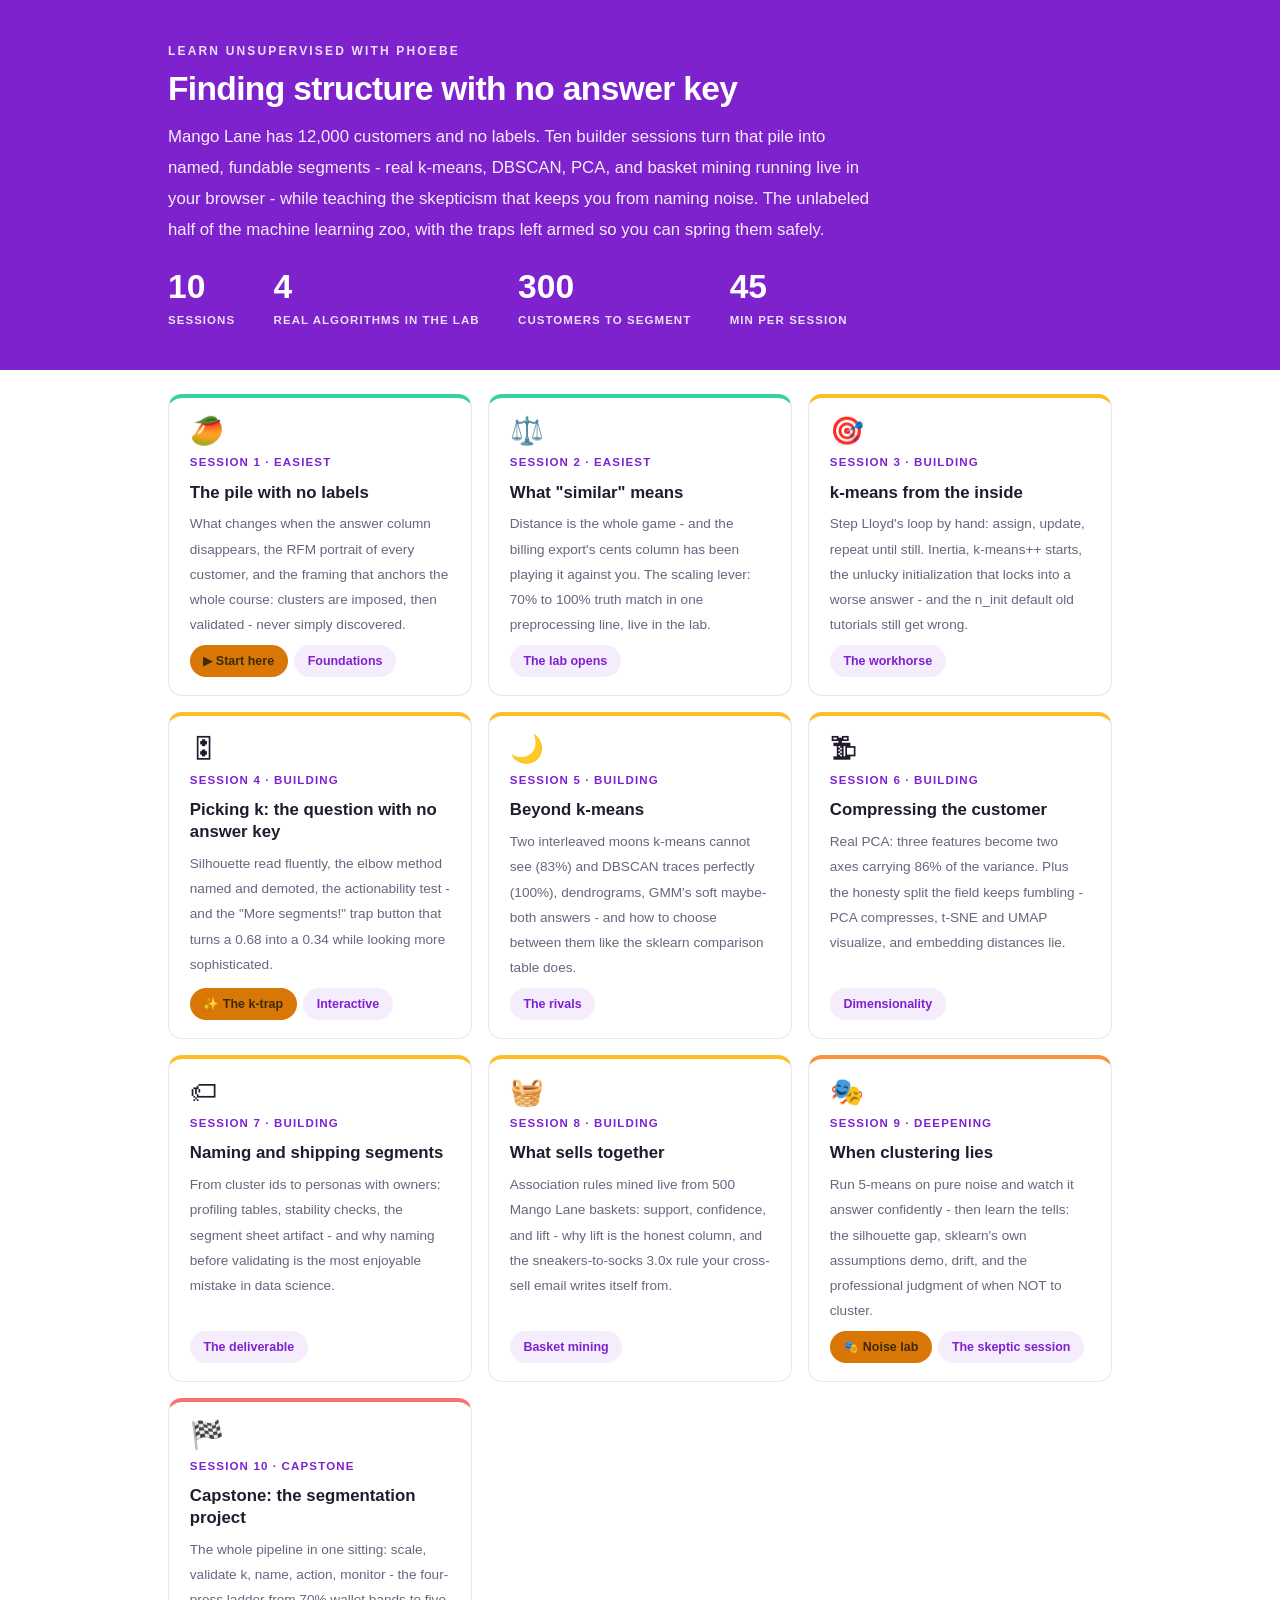
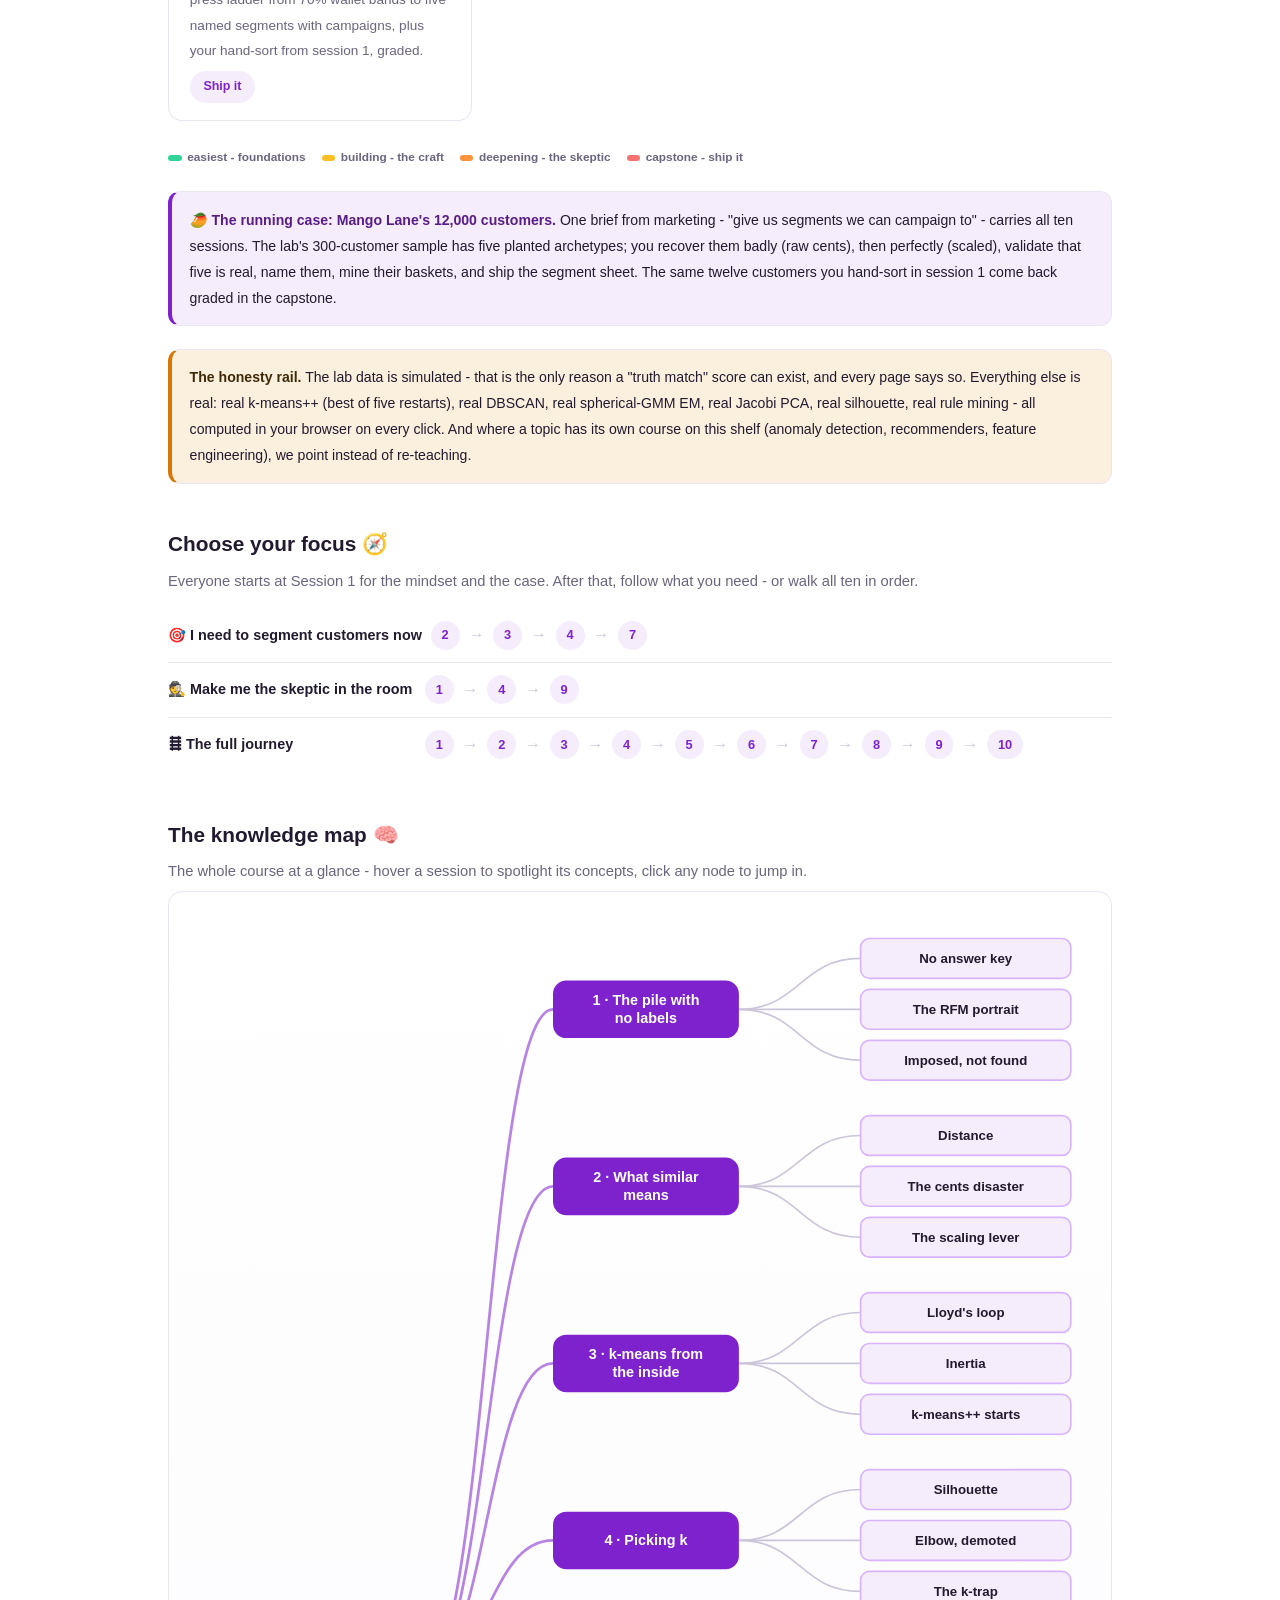
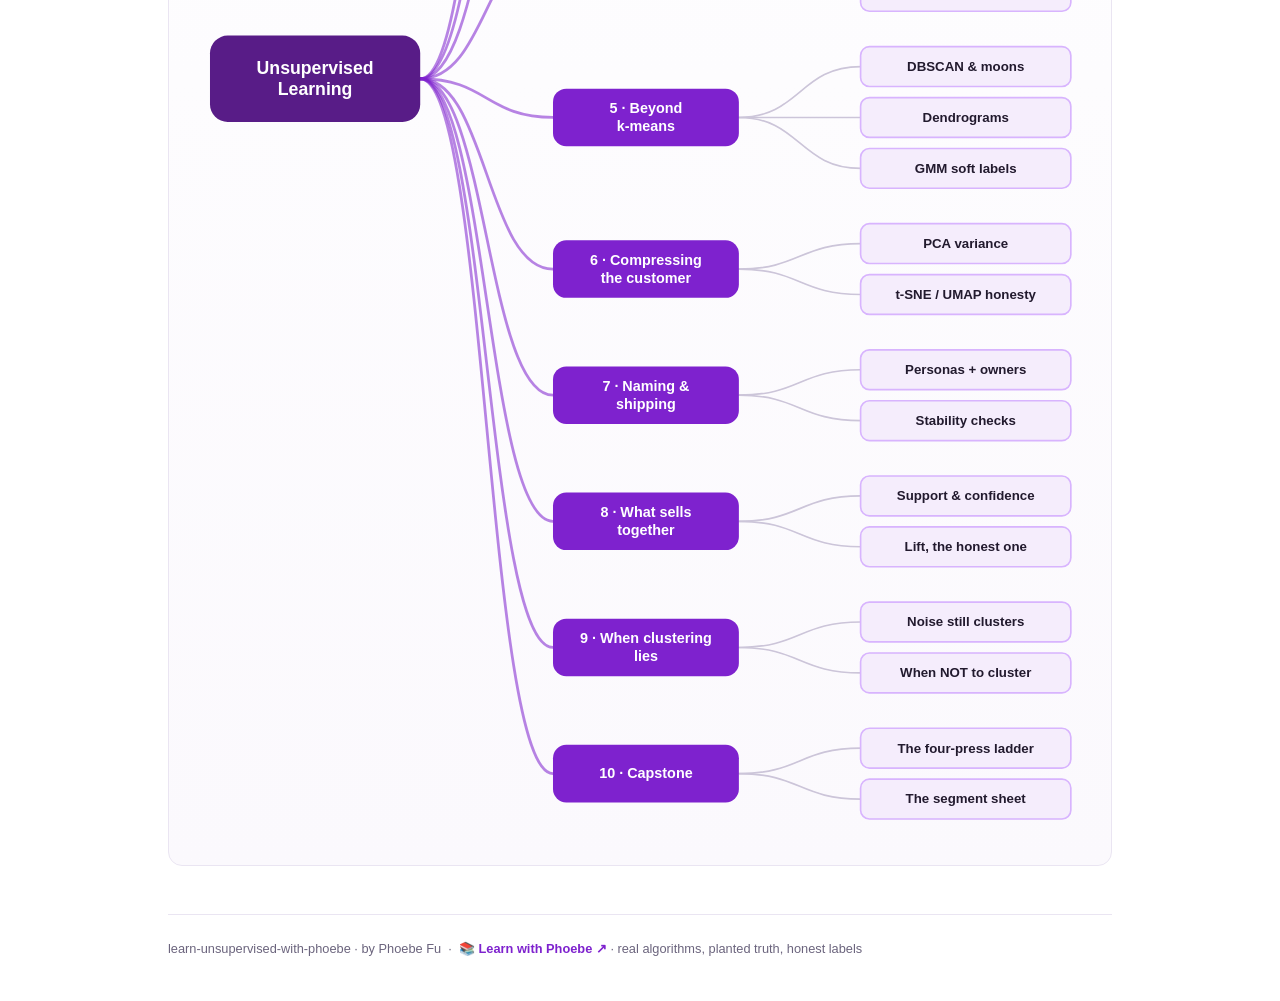
==== index.html @ a7bd1659 "learn-unsupervised-with-phoebe v1: 10-session builder course with the cluster-live segment lab (real" ====
<!DOCTYPE html>
<html lang="en">
<head>
<meta charset="UTF-8">
<meta name="viewport" content="width=device-width, initial-scale=1.0">
<title>learn unsupervised with phoebe - clustering, compression, and co-occurrence with no answer key</title>
<link rel="stylesheet" href="assets/style.css?v=1">
<style>
  .stats-row { display: flex; gap: 2.4rem; margin-top: 1.5rem; flex-wrap: wrap; }
  .stat b { display: block; font-size: 2.1rem; font-weight: 800; line-height: 1.05; font-variant-numeric: tabular-nums; }
  .stat span { font-size: .72rem; opacity: .85; text-transform: uppercase; letter-spacing: .09em; font-weight: 600; }

  .course-grid { display: grid; grid-template-columns: repeat(auto-fit, minmax(17rem, 1fr)); gap: 1rem; margin-top: 1.5rem; }
  .course-card {
    border: 1px solid var(--hairline);
    border-top: 4px solid var(--diff, var(--indigo));
    border-radius: var(--radius);
    padding: 1.2rem 1.3rem 1.1rem;
    display: flex;
    flex-direction: column;
    gap: .5rem;
    text-decoration: none;
    color: var(--ink);
    background: #fff;
    transition: box-shadow .15s ease, border-color .15s ease, transform .15s ease;
    position: relative;
  }
  .course-card:hover { border-color: var(--indigo-soft); border-top-color: var(--diff, var(--indigo)); box-shadow: 0 8px 28px rgba(126,34,206,.16); transform: translateY(-3px); }
  .course-card .cicon { font-size: 1.7rem; line-height: 1; }
  .course-card .cnum { font-size: .72rem; font-weight: 700; color: var(--indigo); text-transform: uppercase; letter-spacing: .1em; }
  .course-card h3 { font-size: 1.05rem; font-weight: 800; line-height: 1.3; }
  .course-card p { font-size: .85rem; color: var(--muted); flex: 1; }
  .course-card .meta { display: flex; gap: .4rem; flex-wrap: wrap; }

  .diff-legend { display: flex; gap: 1rem; margin-top: 1.6rem; font-size: .74rem; color: var(--muted); font-weight: 600; flex-wrap: wrap; }
  .diff-legend i { display: inline-block; width: .85rem; height: .35rem; border-radius: 999px; margin-right: .35rem; vertical-align: middle; }

  .paths { margin-top: 2.6rem; }
  .paths h2 { font-size: 1.3rem; font-weight: 800; margin-bottom: .3rem; }
  .paths .plede { color: var(--muted); font-size: .92rem; margin-bottom: .8rem; }
  .path { display: flex; gap: .55rem; align-items: center; padding: .75rem 0; border-bottom: .5px solid var(--hairline); flex-wrap: wrap; }
  .path:last-child { border-bottom: none; }
  .path b { min-width: 15.5rem; font-size: .9rem; }
  .path .pstep { background: var(--indigo-50); color: var(--indigo); border-radius: 999px; padding: .16rem .68rem; font-weight: 700; font-size: .8rem; text-decoration: none; transition: all .12s ease; }
  .path .pstep:hover { background: var(--indigo); color: #fff; }
  .path .parr { color: var(--faint); font-weight: 700; }

  .mm-section { margin-top: 1.6rem; }
  .mm-section h2 { font-size: 1.3rem; font-weight: 800; margin-bottom: .2rem; }
  .mm-section .mm-lede { color: var(--muted); font-size: .92rem; margin-bottom: .4rem; }
  .mm-wrap { border: 1px solid var(--hairline); border-radius: var(--radius); background: linear-gradient(180deg,#fff, #FBF9FD); padding: .6rem; overflow-x: auto; }
  .mm-svg { width: 100%; height: auto; display: block; max-width: 60rem; margin: 0 auto; min-width: 34rem; }
  .mm-link { cursor: pointer; text-decoration: none; }
  .mm-node rect { transition: opacity .15s ease, filter .15s ease; }
  .mm-node text { pointer-events: none; }
  .mm-link:hover .mm-node rect { filter: brightness(1.06); }
  .mm-edge { transition: opacity .15s ease; }

  .note-band { margin-top: 1.4rem; background: var(--amber-50); border: 1px solid var(--hairline); border-left: 4px solid var(--amber); border-radius: 12px; padding: .9rem 1.1rem; font-size: .88rem; color: var(--ink); }
  .note-band b { color: var(--amber-ink); }

  .project-band { margin-top: 1.4rem; background: var(--indigo-50); border: 1px solid var(--hairline); border-left: 4px solid var(--indigo); border-radius: 12px; padding: .9rem 1.1rem; font-size: .88rem; color: var(--ink); }
  .project-band b { color: var(--indigo-deep); }
</style>
</head>
<body>

<header class="masthead">
  <div class="wrap">
    <div class="eyebrow">Learn Unsupervised with Phoebe</div>
    <h1>Finding structure with <span class="accent">no answer key</span></h1>
    <p class="sub">Mango Lane has 12,000 customers and no labels. Ten builder sessions turn that pile into named, fundable segments - real k-means, DBSCAN, PCA, and basket mining running live in your browser - while teaching the skepticism that keeps you from naming noise. The unlabeled half of the machine learning zoo, with the traps left armed so you can spring them safely.</p>
    <div class="stats-row">
      <div class="stat"><b data-count="10">10</b><span>sessions</span></div>
      <div class="stat"><b data-count="4">4</b><span>real algorithms in the lab</span></div>
      <div class="stat"><b data-count="300">300</b><span>customers to segment</span></div>
      <div class="stat"><b data-count="45">45</b><span>min per session</span></div>
    </div>
  </div>
</header>

<main class="wrap">

  <section class="section">
    <div class="course-grid">
      <a class="course-card" href="courses/u1-the-pile-with-no-labels.html" style="--diff:#34D399">
        <span class="cicon">🥭</span>
        <span class="cnum">Session 1 · easiest</span>
        <h3>The pile with no labels</h3>
        <p>What changes when the answer column disappears, the RFM portrait of every customer, and the framing that anchors the whole course: clusters are imposed, then validated - never simply discovered.</p>
        <span class="meta"><span class="pill amber">▶ Start here</span><span class="pill light">Foundations</span></span>
      </a>
      <a class="course-card" href="courses/u2-what-similar-means.html" style="--diff:#34D399">
        <span class="cicon">⚖️</span>
        <span class="cnum">Session 2 · easiest</span>
        <h3>What "similar" means</h3>
        <p>Distance is the whole game - and the billing export's cents column has been playing it against you. The scaling lever: 70% to 100% truth match in one preprocessing line, live in the lab.</p>
        <span class="meta"><span class="pill light">The lab opens</span></span>
      </a>
      <a class="course-card" href="courses/u3-kmeans-from-the-inside.html" style="--diff:#FBBF24">
        <span class="cicon">🎯</span>
        <span class="cnum">Session 3 · building</span>
        <h3>k-means from the inside</h3>
        <p>Step Lloyd's loop by hand: assign, update, repeat until still. Inertia, k-means++ starts, the unlucky initialization that locks into a worse answer - and the n_init default old tutorials still get wrong.</p>
        <span class="meta"><span class="pill light">The workhorse</span></span>
      </a>
      <a class="course-card" href="courses/u4-picking-k.html" style="--diff:#FBBF24">
        <span class="cicon">🎛</span>
        <span class="cnum">Session 4 · building</span>
        <h3>Picking k: the question with no answer key</h3>
        <p>Silhouette read fluently, the elbow method named and demoted, the actionability test - and the "More segments!" trap button that turns a 0.68 into a 0.34 while looking more sophisticated.</p>
        <span class="meta"><span class="pill amber">✨ The k-trap</span><span class="pill light">Interactive</span></span>
      </a>
      <a class="course-card" href="courses/u5-beyond-kmeans.html" style="--diff:#FBBF24">
        <span class="cicon">🌙</span>
        <span class="cnum">Session 5 · building</span>
        <h3>Beyond k-means</h3>
        <p>Two interleaved moons k-means cannot see (83%) and DBSCAN traces perfectly (100%), dendrograms, GMM's soft maybe-both answers - and how to choose between them like the sklearn comparison table does.</p>
        <span class="meta"><span class="pill light">The rivals</span></span>
      </a>
      <a class="course-card" href="courses/u6-compressing-the-customer.html" style="--diff:#FBBF24">
        <span class="cicon">🗜</span>
        <span class="cnum">Session 6 · building</span>
        <h3>Compressing the customer</h3>
        <p>Real PCA: three features become two axes carrying 86% of the variance. Plus the honesty split the field keeps fumbling - PCA compresses, t-SNE and UMAP visualize, and embedding distances lie.</p>
        <span class="meta"><span class="pill light">Dimensionality</span></span>
      </a>
      <a class="course-card" href="courses/u7-naming-and-shipping-segments.html" style="--diff:#FBBF24">
        <span class="cicon">🏷</span>
        <span class="cnum">Session 7 · building</span>
        <h3>Naming and shipping segments</h3>
        <p>From cluster ids to personas with owners: profiling tables, stability checks, the segment sheet artifact - and why naming before validating is the most enjoyable mistake in data science.</p>
        <span class="meta"><span class="pill light">The deliverable</span></span>
      </a>
      <a class="course-card" href="courses/u8-what-sells-together.html" style="--diff:#FBBF24">
        <span class="cicon">🧺</span>
        <span class="cnum">Session 8 · building</span>
        <h3>What sells together</h3>
        <p>Association rules mined live from 500 Mango Lane baskets: support, confidence, and lift - why lift is the honest column, and the sneakers-to-socks 3.0x rule your cross-sell email writes itself from.</p>
        <span class="meta"><span class="pill light">Basket mining</span></span>
      </a>
      <a class="course-card" href="courses/u9-when-clustering-lies.html" style="--diff:#FB923C">
        <span class="cicon">🎭</span>
        <span class="cnum">Session 9 · deepening</span>
        <h3>When clustering lies</h3>
        <p>Run 5-means on pure noise and watch it answer confidently - then learn the tells: the silhouette gap, sklearn's own assumptions demo, drift, and the professional judgment of when NOT to cluster.</p>
        <span class="meta"><span class="pill amber">🎭 Noise lab</span><span class="pill light">The skeptic session</span></span>
      </a>
      <a class="course-card" href="courses/u10-capstone-the-segmentation-project.html" style="--diff:#F87171">
        <span class="cicon">🏁</span>
        <span class="cnum">Session 10 · capstone</span>
        <h3>Capstone: the segmentation project</h3>
        <p>The whole pipeline in one sitting: scale, validate k, name, action, monitor - the four-press ladder from 70% wallet bands to five named segments with campaigns, plus your hand-sort from session 1, graded.</p>
        <span class="meta"><span class="pill light">Ship it</span></span>
      </a>
    </div>
    <div class="diff-legend">
      <span><i style="background:#34D399"></i>easiest - foundations</span>
      <span><i style="background:#FBBF24"></i>building - the craft</span>
      <span><i style="background:#FB923C"></i>deepening - the skeptic</span>
      <span><i style="background:#F87171"></i>capstone - ship it</span>
    </div>

    <div class="project-band">
      <b>🥭 The running case: Mango Lane's 12,000 customers.</b> One brief from marketing - "give us segments we can campaign to" - carries all ten sessions. The lab's 300-customer sample has five planted archetypes; you recover them badly (raw cents), then perfectly (scaled), validate that five is real, name them, mine their baskets, and ship the segment sheet. The same twelve customers you hand-sort in session 1 come back graded in the capstone.
    </div>

    <div class="note-band">
      <b>The honesty rail.</b> The lab data is simulated - that is the only reason a "truth match" score can exist, and every page says so. Everything else is real: real k-means++ (best of five restarts), real DBSCAN, real spherical-GMM EM, real Jacobi PCA, real silhouette, real rule mining - all computed in your browser on every click. And where a topic has its own course on this shelf (anomaly detection, recommenders, feature engineering), we point instead of re-teaching.
    </div>

    <div class="paths">
      <h2>Choose your focus 🧭</h2>
      <p class="plede">Everyone starts at Session 1 for the mindset and the case. After that, follow what you need - or walk all ten in order.</p>
      <div class="path"><b>🎯 I need to segment customers now</b>
        <a class="pstep" href="courses/u2-what-similar-means.html">2</a><span class="parr">→</span>
        <a class="pstep" href="courses/u3-kmeans-from-the-inside.html">3</a><span class="parr">→</span>
        <a class="pstep" href="courses/u4-picking-k.html">4</a><span class="parr">→</span>
        <a class="pstep" href="courses/u7-naming-and-shipping-segments.html">7</a>
      </div>
      <div class="path"><b>🕵️ Make me the skeptic in the room</b>
        <a class="pstep" href="courses/u1-the-pile-with-no-labels.html">1</a><span class="parr">→</span>
        <a class="pstep" href="courses/u4-picking-k.html">4</a><span class="parr">→</span>
        <a class="pstep" href="courses/u9-when-clustering-lies.html">9</a>
      </div>
      <div class="path"><b>🛤 The full journey</b>
        <a class="pstep" href="courses/u1-the-pile-with-no-labels.html">1</a><span class="parr">→</span>
        <a class="pstep" href="courses/u2-what-similar-means.html">2</a><span class="parr">→</span>
        <a class="pstep" href="courses/u3-kmeans-from-the-inside.html">3</a><span class="parr">→</span>
        <a class="pstep" href="courses/u4-picking-k.html">4</a><span class="parr">→</span>
        <a class="pstep" href="courses/u5-beyond-kmeans.html">5</a><span class="parr">→</span>
        <a class="pstep" href="courses/u6-compressing-the-customer.html">6</a><span class="parr">→</span>
        <a class="pstep" href="courses/u7-naming-and-shipping-segments.html">7</a><span class="parr">→</span>
        <a class="pstep" href="courses/u8-what-sells-together.html">8</a><span class="parr">→</span>
        <a class="pstep" href="courses/u9-when-clustering-lies.html">9</a><span class="parr">→</span>
        <a class="pstep" href="courses/u10-capstone-the-segmentation-project.html">10</a>
      </div>
    </div>
  </section>

  <section class="section mm-section">
    <h2>The knowledge map 🧠</h2>
    <p class="mm-lede">The whole course at a glance - hover a session to spotlight its concepts, click any node to jump in.</p>
    <div class="mm-wrap"><div id="mindmap"></div></div>
  </section>

  <footer class="pagefoot">
    <span>learn-unsupervised-with-phoebe · by Phoebe Fu &nbsp;·&nbsp; 📚 <a href="https://phoebefu6.github.io/learn-with-phoebe/">Learn with Phoebe ↗</a> · real algorithms, planted truth, honest labels</span>
  </footer>
</main>

<script>
window.MINDMAP_DATA = {
  title: "Unsupervised\nLearning",
  centerColor: "#581C87",
  sessions: [
    { label: "The pile with\nno labels", href: "courses/u1-the-pile-with-no-labels.html", color: "#34D399",
      concepts: [
        { label: "No answer key", href: "courses/u1-the-pile-with-no-labels.html" },
        { label: "The RFM portrait", href: "courses/u1-the-pile-with-no-labels.html" },
        { label: "Imposed, not found", href: "courses/u1-the-pile-with-no-labels.html" } ] },
    { label: "What similar\nmeans", href: "courses/u2-what-similar-means.html", color: "#34D399",
      concepts: [
        { label: "Distance", href: "courses/u2-what-similar-means.html" },
        { label: "The cents disaster", href: "courses/u2-what-similar-means.html" },
        { label: "The scaling lever", href: "courses/u2-what-similar-means.html" } ] },
    { label: "k-means from\nthe inside", href: "courses/u3-kmeans-from-the-inside.html", color: "#FBBF24",
      concepts: [
        { label: "Lloyd's loop", href: "courses/u3-kmeans-from-the-inside.html" },
        { label: "Inertia", href: "courses/u3-kmeans-from-the-inside.html" },
        { label: "k-means++ starts", href: "courses/u3-kmeans-from-the-inside.html" } ] },
    { label: "Picking k", href: "courses/u4-picking-k.html", color: "#FBBF24",
      concepts: [
        { label: "Silhouette", href: "courses/u4-picking-k.html" },
        { label: "Elbow, demoted", href: "courses/u4-picking-k.html" },
        { label: "The k-trap", href: "courses/u4-picking-k.html" } ] },
    { label: "Beyond\nk-means", href: "courses/u5-beyond-kmeans.html", color: "#FBBF24",
      concepts: [
        { label: "DBSCAN & moons", href: "courses/u5-beyond-kmeans.html" },
        { label: "Dendrograms", href: "courses/u5-beyond-kmeans.html" },
        { label: "GMM soft labels", href: "courses/u5-beyond-kmeans.html" } ] },
    { label: "Compressing\nthe customer", href: "courses/u6-compressing-the-customer.html", color: "#FBBF24",
      concepts: [
        { label: "PCA variance", href: "courses/u6-compressing-the-customer.html" },
        { label: "t-SNE / UMAP honesty", href: "courses/u6-compressing-the-customer.html" } ] },
    { label: "Naming &\nshipping", href: "courses/u7-naming-and-shipping-segments.html", color: "#FBBF24",
      concepts: [
        { label: "Personas + owners", href: "courses/u7-naming-and-shipping-segments.html" },
        { label: "Stability checks", href: "courses/u7-naming-and-shipping-segments.html" } ] },
    { label: "What sells\ntogether", href: "courses/u8-what-sells-together.html", color: "#FBBF24",
      concepts: [
        { label: "Support & confidence", href: "courses/u8-what-sells-together.html" },
        { label: "Lift, the honest one", href: "courses/u8-what-sells-together.html" } ] },
    { label: "When clustering\nlies", href: "courses/u9-when-clustering-lies.html", color: "#FB923C",
      concepts: [
        { label: "Noise still clusters", href: "courses/u9-when-clustering-lies.html" },
        { label: "When NOT to cluster", href: "courses/u9-when-clustering-lies.html" } ] },
    { label: "Capstone", href: "courses/u10-capstone-the-segmentation-project.html", color: "#F87171",
      concepts: [
        { label: "The four-press ladder", href: "courses/u10-capstone-the-segmentation-project.html" },
        { label: "The segment sheet", href: "courses/u10-capstone-the-segmentation-project.html" } ] }
  ]
};
</script>
<script src="assets/mindmap.js?v=1"></script>
<script src="assets/app.js?v=1"></script>
</body>
</html>
---- assets/style.css ----
/* learn-unsupervised-with-phoebe - editorial bold design system
   Primary: scikit-learn blue #7E22CE · Ink: #221A2E · Accent: sklearn orange #D97706 */

:root {
  --indigo: #7E22CE;
  --indigo-deep: #581C87;
  --indigo-mid: #A855F7;
  --indigo-soft: #D8B4FE;
  --indigo-50: #F5EDFC;
  --ink: #221A2E;
  --muted: #6B647D;
  --faint: #CCC5D9;
  --hairline: #EAE5F2;
  --amber: #D97706;
  --amber-ink: #3F2A08;
  --amber-50: #FBF0DE;
  --paper: #FFFFFF;
  --code-bg: #1D1230;
  --code-ink: #EBE3F7;
  --radius: 14px;
}

* { margin: 0; padding: 0; box-sizing: border-box; }

html { font-size: 16px; scroll-behavior: smooth; }
html.zoom-125 { font-size: 20px; }
html.zoom-150 { font-size: 24px; }

body {
  font-family: "Inter", -apple-system, BlinkMacSystemFont, "Segoe UI", Roboto, sans-serif;
  background: var(--paper);
  color: var(--ink);
  line-height: 1.85;
  font-feature-settings: "tnum";
}

.wrap { max-width: 62rem; margin: 0 auto; padding: 0 1.5rem; }

/* ---------- header band ---------- */
.masthead {
  background: var(--indigo);
  color: #fff;
  padding: 2.5rem 0 2.25rem;
}
.masthead .eyebrow {
  font-size: .75rem;
  letter-spacing: .18em;
  text-transform: uppercase;
  opacity: .85;
  font-weight: 600;
}
.masthead h1 {
  font-size: 2.1rem;
  line-height: 1.15;
  font-weight: 800;
  margin: .5rem 0 .75rem;
  letter-spacing: -.02em;
}
.masthead h1 .accent { color: inherit; }
.masthead .sub { font-size: 1.05rem; opacity: .92; max-width: 44rem; }

.chip-row { display: flex; flex-wrap: wrap; gap: .5rem; margin-top: 1.1rem; }
.chip {
  display: inline-flex;
  align-items: center;
  gap: .35rem;
  border-radius: 999px;
  padding: .25rem .8rem;
  font-size: .78rem;
  font-weight: 600;
  white-space: nowrap;
}
.chip.level { background: #fff; color: var(--indigo); }
.chip.audience { background: rgba(255,255,255,.16); color: #fff; border: 1px solid rgba(255,255,255,.35); }
.chip.time { background: var(--ink); color: #fff; font-variant-numeric: tabular-nums; }

/* ---------- agenda bar ---------- */
.agenda {
  display: flex;
  border-radius: 999px;
  overflow: hidden;
  margin: 1.4rem 0 0;
  font-size: .72rem;
  font-weight: 600;
  text-align: center;
  color: #fff;
}
.agenda span { padding: .45rem .3rem; white-space: nowrap; overflow: hidden; text-overflow: ellipsis; }
.agenda .a1 { background: var(--indigo-deep); }
.agenda .a2 { background: var(--indigo-mid); }
.agenda .a3 { background: var(--amber); color: var(--amber-ink); }
.agenda .a4 { background: var(--indigo-soft); }

/* ---------- toolbar ---------- */
.toolbar {
  position: sticky;
  top: 0;
  z-index: 40;
  background: rgba(255,255,255,.94);
  backdrop-filter: blur(6px);
  border-bottom: 1px solid var(--hairline);
  padding: .55rem 0;
}
.toolbar .wrap { display: flex; align-items: center; gap: .6rem; }
.toolbar .crumb { font-size: .8rem; color: var(--muted); font-weight: 600; margin-right: auto; }
.toolbar .crumb a { color: var(--indigo); text-decoration: none; }
.btn {
  border: 1px solid var(--hairline);
  background: #fff;
  color: var(--ink);
  border-radius: 999px;
  padding: .35rem .9rem;
  font-size: .78rem;
  font-weight: 600;
  cursor: pointer;
  font-family: inherit;
  transition: all .15s ease;
}
.btn:hover { border-color: var(--indigo); color: var(--indigo); }
.btn.primary { background: var(--indigo); border-color: var(--indigo); color: #fff; }
.btn.primary:hover { background: var(--indigo-deep); }

/* ---------- sections ---------- */
main { padding: 2.5rem 0 4rem; }

.section { margin-bottom: 2.8rem; }
.section-kicker { margin-bottom: 1rem; }
.section-kicker .klabel {
  display: block;
  font-size: .72rem;
  text-transform: uppercase;
  letter-spacing: .1em;
  color: var(--indigo);
  font-weight: 700;
  margin-bottom: .35rem;
}
.section-kicker h2 {
  font-size: 1.45rem;
  font-weight: 800;
  letter-spacing: -.01em;
  display: flex;
  align-items: center;
  gap: .7rem;
  flex-wrap: wrap;
}
.section-kicker .tag {
  border-radius: 999px;
  padding: .18rem .7rem;
  font-size: .7rem;
  font-weight: 700;
  text-transform: uppercase;
  letter-spacing: .08em;
}
.tag.concept { background: var(--indigo-50); color: var(--indigo); }
.tag.demo { background: var(--amber-50); color: var(--amber-ink); }
.tag.exercise { background: var(--ink); color: #fff; }

.lede { color: var(--muted); max-width: 46rem; margin-bottom: 1.4rem; line-height: 1.8; }

/* live vs self-study markers on cards */
.mode {
  font-size: .64rem;
  font-weight: 700;
  text-transform: uppercase;
  letter-spacing: .07em;
  padding: .14rem .6rem;
  border-radius: 999px;
  flex: none;
}
.mode.live { background: var(--indigo); color: #fff; }
.mode.self { background: #fff; color: var(--muted); border: 1px solid var(--hairline); }

/* ---------- accordions ---------- */
details.card {
  border: 1px solid var(--hairline);
  border-radius: var(--radius);
  margin-bottom: .8rem;
  overflow: hidden;
  background: #fff;
}
details.card[open] { border-color: var(--indigo-soft); box-shadow: 0 8px 28px rgba(126,34,206,.08); }
details.card summary {
  list-style: none;
  cursor: pointer;
  padding: 1rem 1.25rem;
  display: flex;
  align-items: center;
  gap: .75rem;
  font-weight: 700;
  font-size: 1.02rem;
  user-select: none;
}
details.card summary::-webkit-details-marker { display: none; }
details.card summary .dot {
  width: .6rem; height: .6rem;
  border-radius: 999px;
  background: var(--indigo);
  flex: none;
}
details.card summary .mini { margin-left: auto; font-size: .72rem; color: var(--muted); font-weight: 600; white-space: nowrap; }
details.card summary .caret { transition: transform .2s ease; color: var(--indigo); font-size: .8rem; }
details.card[open] summary .caret { transform: rotate(90deg); }
details.card .body { padding: 0 1.25rem 1.4rem; border-top: 1px solid var(--hairline); padding-top: 1.15rem; }
details.card .body p { margin-bottom: 1.05rem; max-width: 48rem; }
details.card .body p:last-child { margin-bottom: 0; }
details.card .body ul, details.card .body ol { margin: 0 0 1.1rem 1.2rem; max-width: 47rem; }
details.card .body li { margin-bottom: .65rem; }
details.card .body h4 { font-size: .95rem; font-weight: 700; margin: 1.1rem 0 .45rem; }
details.card .body h4:first-child { margin-top: 0; }

/* ---------- pills & legends ---------- */
.legend { display: flex; flex-wrap: wrap; gap: .5rem; margin: 0 0 1.2rem; }
.pill {
  display: inline-flex;
  align-items: center;
  gap: .4rem;
  border-radius: 999px;
  padding: .28rem .85rem;
  font-size: .78rem;
  font-weight: 600;
}
.pill.solid { background: var(--indigo); color: #fff; }
.pill.light { background: var(--indigo-50); color: var(--indigo); }
.pill.inkpill { background: var(--ink); color: #fff; }
.pill.amber, .pill.peach { background: var(--amber); color: var(--amber-ink); }
.pill.bare { color: var(--faint); }

/* ---------- 4D grid ---------- */
.grid-2 { display: grid; grid-template-columns: repeat(auto-fit, minmax(15rem, 1fr)); gap: .8rem; margin: .5rem 0 1rem; }
.d-card {
  border: 1px solid var(--hairline);
  border-left: 4px solid var(--indigo);
  border-radius: 10px;
  padding: 1rem 1.1rem;
}
.d-card h4 { font-size: .95rem; margin-bottom: .3rem; }
.d-card h4 .lead-letter { color: var(--indigo); }
.d-card p { font-size: .86rem; color: var(--muted); margin: 0; }

/* ---------- tables ---------- */
table.clean { width: 100%; border-collapse: collapse; font-size: .9rem; margin: .4rem 0 1rem; }
table.clean th {
  text-align: left;
  font-size: .72rem;
  text-transform: uppercase;
  letter-spacing: .08em;
  color: var(--muted);
  padding: .5rem .6rem;
  border-bottom: 2px solid var(--ink);
}
table.clean td { padding: .7rem .6rem; border-bottom: .5px solid var(--hairline); vertical-align: top; line-height: 1.7; }
table.clean td:first-child { font-weight: 600; }

/* ---------- prompt boxes ---------- */
.prompt-box {
  position: relative;
  background: var(--code-bg);
  color: var(--code-ink);
  border-radius: var(--radius);
  padding: 1.1rem 1.2rem;
  margin: 1rem 0 1.2rem;
  font-family: "SF Mono", ui-monospace, Menlo, Consolas, monospace;
  font-size: .84rem;
  line-height: 1.65;
  white-space: pre-wrap;
  word-break: break-word;
}
.prompt-box .label {
  position: absolute;
  top: -0.7rem;
  left: 1rem;
  background: var(--indigo);
  color: #fff;
  font-family: "Inter", -apple-system, sans-serif;
  font-size: .68rem;
  font-weight: 700;
  letter-spacing: .06em;
  text-transform: uppercase;
  border-radius: 999px;
  padding: .15rem .7rem;
}
.prompt-box.bad .label { background: var(--faint); color: var(--ink); }
.prompt-box.good .label { background: var(--amber); color: var(--amber-ink); }
.copy-btn {
  position: absolute;
  top: .7rem;
  right: .7rem;
  background: rgba(255,255,255,.1);
  border: 1px solid rgba(255,255,255,.25);
  color: #fff;
  border-radius: 999px;
  padding: .25rem .8rem;
  font-size: .72rem;
  font-weight: 600;
  cursor: pointer;
  font-family: "Inter", -apple-system, sans-serif;
  transition: background .15s ease;
}
.copy-btn:hover { background: rgba(255,255,255,.22); }
.copy-btn.copied { background: var(--amber); border-color: var(--amber); color: var(--amber-ink); }

/* ---------- demo steps ---------- */
.steps { counter-reset: step; margin: .6rem 0 1rem; }
.step {
  display: flex;
  gap: .9rem;
  padding: .85rem 0;
  border-bottom: .5px solid var(--hairline);
}
.step:last-child { border-bottom: none; }
.step::before {
  counter-increment: step;
  content: counter(step);
  flex: none;
  width: 1.7rem; height: 1.7rem;
  border-radius: 999px;
  background: var(--indigo-50);
  color: var(--indigo);
  font-weight: 700;
  font-size: .85rem;
  display: inline-flex;
  align-items: center;
  justify-content: center;
  margin-top: .1rem;
}
.step p { margin: 0; }

/* ---------- callouts ---------- */
.callout {
  border-radius: var(--radius);
  padding: 1rem 1.2rem;
  margin: 1rem 0;
  font-size: .92rem;
}
.callout.tip { background: var(--indigo-50); border-left: 4px solid var(--indigo); }
.callout.win { background: var(--amber-50); border-left: 4px solid var(--amber); }
.callout strong:first-child { display: block; margin-bottom: .2rem; }

.callout.example {
  background: #FFFFFF;
  border: 1px solid var(--hairline);
  border-left: 4px solid var(--amber);
  font-size: .9rem;
}
.callout.example .ex-pill {
  display: inline-block;
  background: var(--amber);
  color: var(--amber-ink);
  border-radius: 999px;
  padding: .15rem .7rem;
  font-size: .68rem;
  font-weight: 700;
  text-transform: uppercase;
  letter-spacing: .06em;
  margin-bottom: .5rem;
}
.callout.example p { margin: 0 0 .75rem; max-width: 47rem; }
.callout.example p:last-child { margin-bottom: 0; }
.callout.example ul { margin: 0 0 0 1.1rem; max-width: 46rem; }
.callout.example li { margin-bottom: .6rem; }
.callout.example li:last-child { margin-bottom: 0; }

/* ---------- zoomable figures ---------- */
figure.zoomable {
  border: 1px solid var(--hairline);
  border-radius: var(--radius);
  padding: 1.2rem;
  margin: 1rem 0 1.4rem;
  cursor: zoom-in;
  transition: box-shadow .15s ease;
  background: #fff;
}
figure.zoomable:hover { box-shadow: 0 8px 28px rgba(126,34,206,.12); }
figure.zoomable svg, figure.zoomable img { width: 100%; height: auto; display: block; }
figure.zoomable figcaption {
  margin-top: .6rem;
  font-size: .76rem;
  color: var(--muted);
  font-weight: 600;
  display: flex;
  align-items: center;
  gap: .4rem;
}

.lightbox {
  position: fixed;
  inset: 0;
  z-index: 100;
  background: rgba(34,26,46,.9);
  display: none;
  align-items: center;
  justify-content: center;
  padding: 3vh 3vw;
  cursor: zoom-out;
}
.lightbox.open { display: flex; }
.lightbox .inner {
  background: #fff;
  border-radius: var(--radius);
  padding: 2rem;
  max-width: 94vw;
  max-height: 92vh;
  overflow: auto;
}
.lightbox .inner svg, .lightbox .inner img { width: min(88vw, 70rem); height: auto; }
.lightbox .close-hint {
  position: fixed;
  top: 1rem; right: 1.4rem;
  color: #fff;
  font-size: .8rem;
  font-weight: 600;
  opacity: .8;
}

/* ---------- courses covered ---------- */
.covered { border: 1px solid var(--hairline); border-radius: var(--radius); overflow: hidden; }
.covered-row {
  display: flex;
  align-items: baseline;
  gap: .8rem;
  padding: .75rem 1.1rem;
  border-bottom: .5px solid var(--hairline);
  font-size: .9rem;
}
.covered-row:last-child { border-bottom: none; }
.covered-row .status { flex: none; }
.covered-row .name { font-weight: 600; }
.covered-row .note { margin-left: auto; color: var(--muted); font-size: .78rem; text-align: right; }

/* ---------- cheat sheet footer ---------- */
.cheat {
  background: var(--ink);
  color: #fff;
  border-radius: var(--radius);
  padding: 1.6rem 1.6rem 1.3rem;
  margin-top: 3rem;
}
.cheat h3 { font-size: 1.1rem; margin-bottom: 1rem; }
.cheat h3 span { color: var(--indigo-soft); }
.cheat .grid-2 { gap: 1rem; }
.cheat .cheat-item { border-left: 3px solid var(--indigo-mid); padding-left: .8rem; }
.cheat .cheat-item b { display: block; font-size: .85rem; color: var(--indigo-soft); }
.cheat .cheat-item span { font-size: .82rem; opacity: .85; }

footer.pagefoot {
  border-top: 1px solid var(--hairline);
  margin-top: 3rem;
  padding: 1.4rem 0 2.5rem;
  font-size: .8rem;
  color: var(--muted);
  display: flex;
  justify-content: space-between;
  flex-wrap: wrap;
  gap: .8rem;
}
footer.pagefoot a { color: var(--indigo); text-decoration: none; font-weight: 600; }

/* ---------- wayfinding: reading progress + section dots + part numbers ---------- */

#progress-bar {
  position: fixed;
  top: 0; left: 0;
  height: 3px;
  width: 0;
  background: linear-gradient(90deg, var(--indigo), var(--amber));
  z-index: 90;
}

.pagenav {
  position: fixed;
  right: 1.1rem;
  top: 50%;
  transform: translateY(-50%);
  z-index: 50;
  display: flex;
  flex-direction: column;
  gap: .55rem;
}
.pagenav a {
  width: .68rem; height: .68rem;
  border-radius: 999px;
  background: #fff;
  border: 2px solid var(--faint);
  display: block;
  position: relative;
  transition: all .15s ease;
}
.pagenav a:hover { border-color: var(--indigo); transform: scale(1.3); }
.pagenav a.active { background: var(--indigo); border-color: var(--indigo); }
.pagenav a .nlabel {
  position: absolute;
  right: 1.4rem;
  top: 50%;
  transform: translateY(-50%);
  background: var(--ink);
  color: #fff;
  font-size: .7rem;
  font-weight: 600;
  padding: .22rem .65rem;
  border-radius: 6px;
  white-space: nowrap;
  opacity: 0;
  pointer-events: none;
  transition: opacity .15s ease;
}
.pagenav a:hover .nlabel { opacity: 1; }
@media (max-width: 74rem) { .pagenav { display: none; } }

main { counter-reset: partnum -1; }
.section .section-kicker { position: relative; }
.section .section-kicker::before {
  counter-increment: partnum;
  content: counter(partnum, decimal-leading-zero);
  position: absolute;
  right: 0;
  top: -1.2rem;
  font-size: 4.4rem;
  font-weight: 800;
  color: var(--indigo-50);
  line-height: 1;
  font-variant-numeric: tabular-nums;
  pointer-events: none;
  z-index: 0;
}
.section .section-kicker > * { position: relative; z-index: 1; }

details.card summary { transition: background .15s ease; }
details.card summary:hover { background: #FBF9FD; }

/* ---------- journey strip: you are here in the series ---------- */
.journey {
  display: flex;
  align-items: center;
  gap: .45rem;
  margin-top: 1.1rem;
  flex-wrap: wrap;
}
.journey .jlabel { font-size: .7rem; font-weight: 700; text-transform: uppercase; letter-spacing: .09em; opacity: .8; margin-right: .3rem; }
.journey a {
  width: 1.7rem; height: 1.7rem;
  border-radius: 999px;
  display: inline-flex;
  align-items: center;
  justify-content: center;
  font-size: .8rem;
  font-weight: 700;
  text-decoration: none;
  color: #fff;
  border: 1.5px solid rgba(255,255,255,.45);
  transition: all .15s ease;
  font-variant-numeric: tabular-nums;
}
.journey a:hover { border-color: #fff; transform: scale(1.12); }
.journey a.here { background: #fff; color: var(--indigo); border-color: #fff; }
.journey a.dd-chip { width: auto; border-radius: 999px; padding: 0 .7rem; font-size: .72rem; }

/* ---------- check-yourself quiz ---------- */
.quiz-q {
  border: 1px solid var(--hairline);
  border-radius: var(--radius);
  padding: 1.1rem 1.25rem 1rem;
  margin-bottom: .9rem;
  background: #fff;
}
.quiz-q .qtext { font-weight: 700; margin-bottom: .7rem; }
.quiz-q .qopt {
  display: block;
  width: 100%;
  text-align: left;
  background: #fff;
  border: 1px solid var(--hairline);
  border-radius: 10px;
  padding: .6rem .9rem;
  margin-bottom: .5rem;
  font-size: .9rem;
  font-family: inherit;
  color: var(--ink);
  cursor: pointer;
  transition: all .15s ease;
}
.quiz-q .qopt:hover { border-color: var(--indigo); background: var(--indigo-50); }
.quiz-q .qopt.correct { background: var(--indigo); border-color: var(--indigo); color: #fff; font-weight: 600; }
.quiz-q .qopt.correct::after { content: "  ✓"; }
.quiz-q .qopt.wrong { background: #FEF2F2; border-color: #FCA5A5; color: #991B1B; animation: qshake .3s ease; }
.quiz-q .qopt.wrong::after { content: "  ✗ try again"; font-size: .78rem; }
.quiz-q .qopt:disabled { cursor: default; }
.quiz-q .qwhy {
  display: none;
  background: var(--amber-50);
  border-left: 4px solid var(--amber);
  border-radius: 8px;
  padding: .6rem .9rem;
  font-size: .86rem;
  margin-top: .3rem;
}
.quiz-q.answered .qwhy { display: block; }
@keyframes qshake {
  0%, 100% { transform: translateX(0); }
  25% { transform: translateX(-5px); }
  75% { transform: translateX(5px); }
}
.quiz-score { font-weight: 700; color: var(--indigo); margin-top: .4rem; }

@media (prefers-reduced-motion: reduce) {
  .quiz-q .qopt.wrong { animation: none; }
  .journey a:hover { transform: none; }
}

/* ---------- micro-interactions (react-bits inspired, vanilla) ---------- */

/* BlurText: staggered word reveal on the masthead headline */
.masthead h1 .bw {
  display: inline-block;
  opacity: 0;
  filter: blur(8px);
  transform: translateY(.35em);
  animation: bw-in .7s cubic-bezier(.22,.9,.35,1) forwards;
  animation-delay: var(--bw-delay, 0s);
}
@keyframes bw-in {
  to { opacity: 1; filter: blur(0); transform: translateY(0); }
}

/* SpotlightCard: cursor-following highlight on accordion cards */
details.card { position: relative; }
details.card::after {
  content: "";
  position: absolute;
  inset: 0;
  pointer-events: none;
  opacity: 0;
  transition: opacity .3s ease;
  background: radial-gradient(320px circle at var(--mx, 50%) var(--my, 50%), rgba(126,34,206,.09), transparent 65%);
}
details.card:hover::after { opacity: 1; }

/* ScrollReveal: sections rise in as they enter the viewport */
.js-reveal .section {
  opacity: 0;
  transform: translateY(16px);
  transition: opacity .6s ease, transform .6s cubic-bezier(.22,.9,.35,1);
}
.js-reveal .section.revealed { opacity: 1; transform: none; }

@media (prefers-reduced-motion: reduce) {
  .masthead h1 .bw { animation: none; opacity: 1; filter: none; transform: none; }
  details.card::after { display: none; }
  .js-reveal .section { opacity: 1; transform: none; transition: none; }
}

@media (max-width: 40rem) {
  .masthead h1 { font-size: 1.6rem; }
  .agenda span { font-size: .6rem; }
  .toolbar .crumb { display: none; }
}

@media print {
  .toolbar, .copy-btn { display: none; }
  details.card { border: 1px solid #ccc; }
}
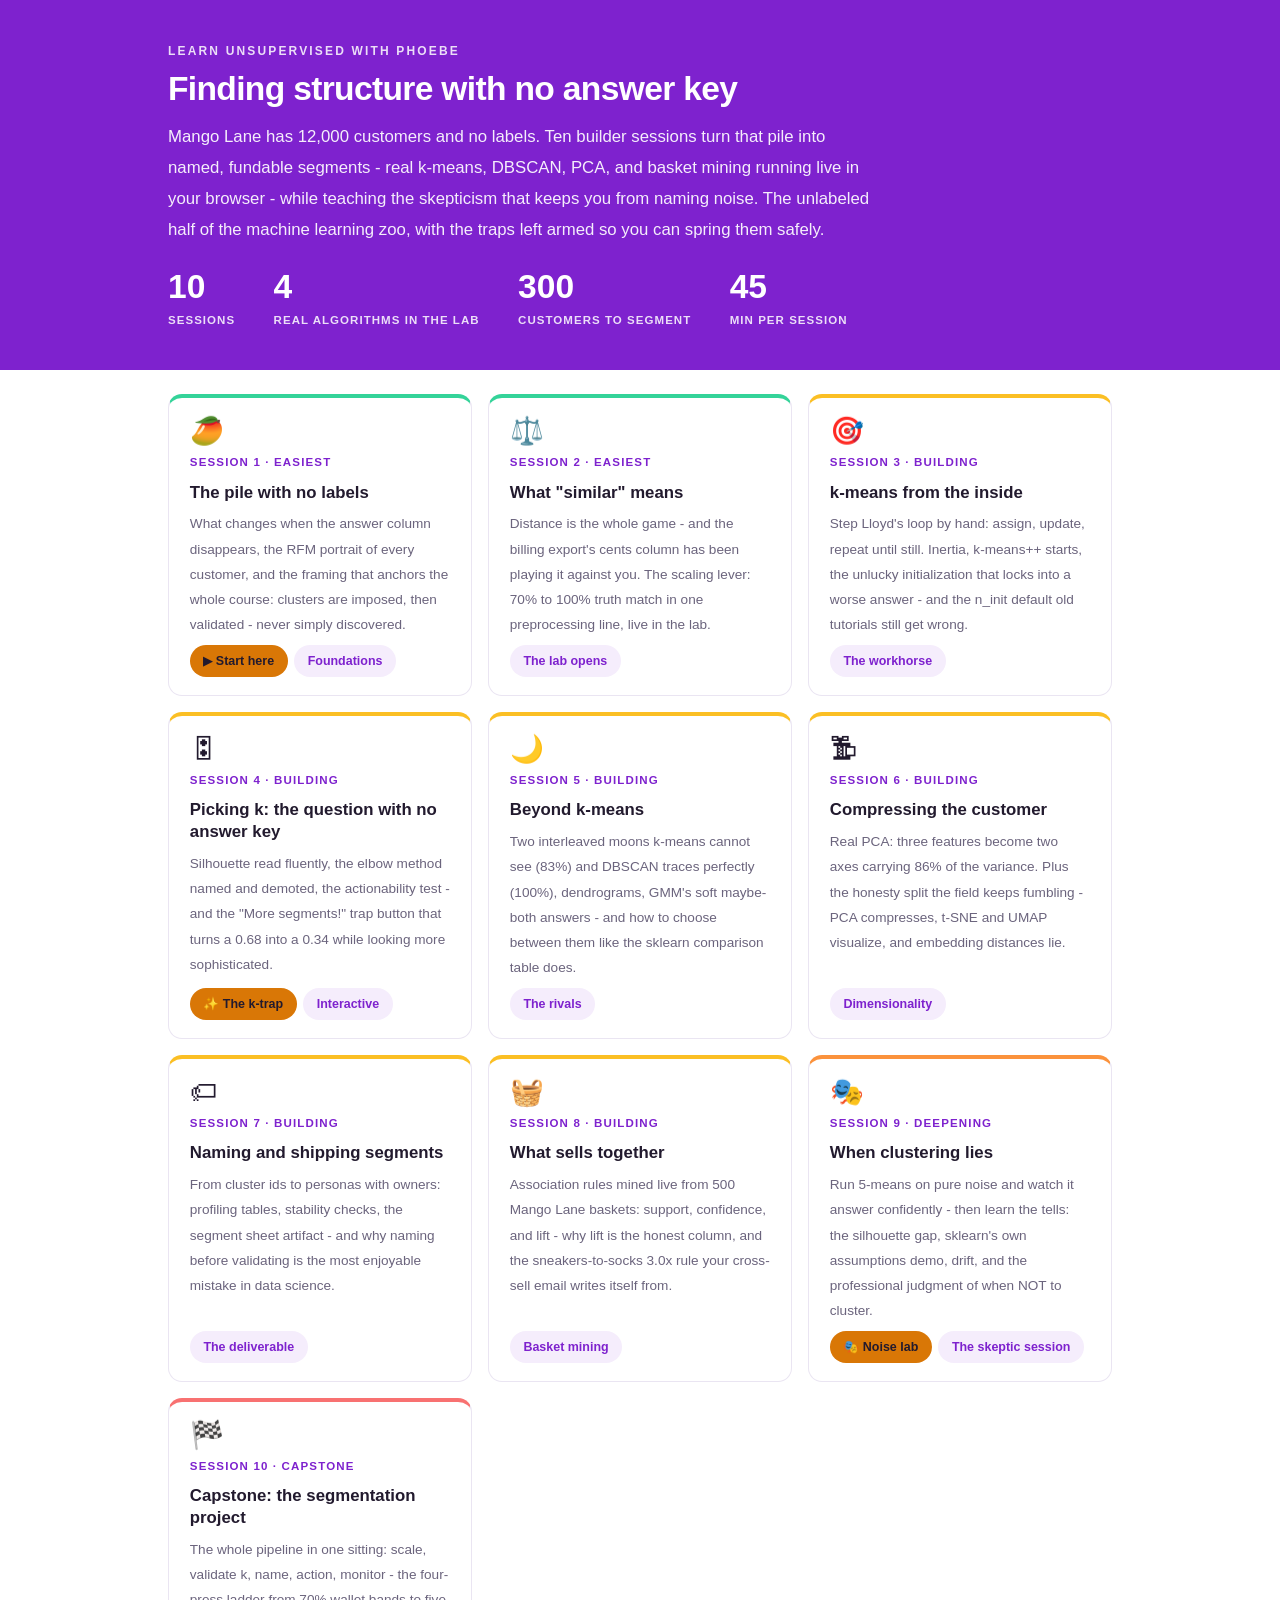
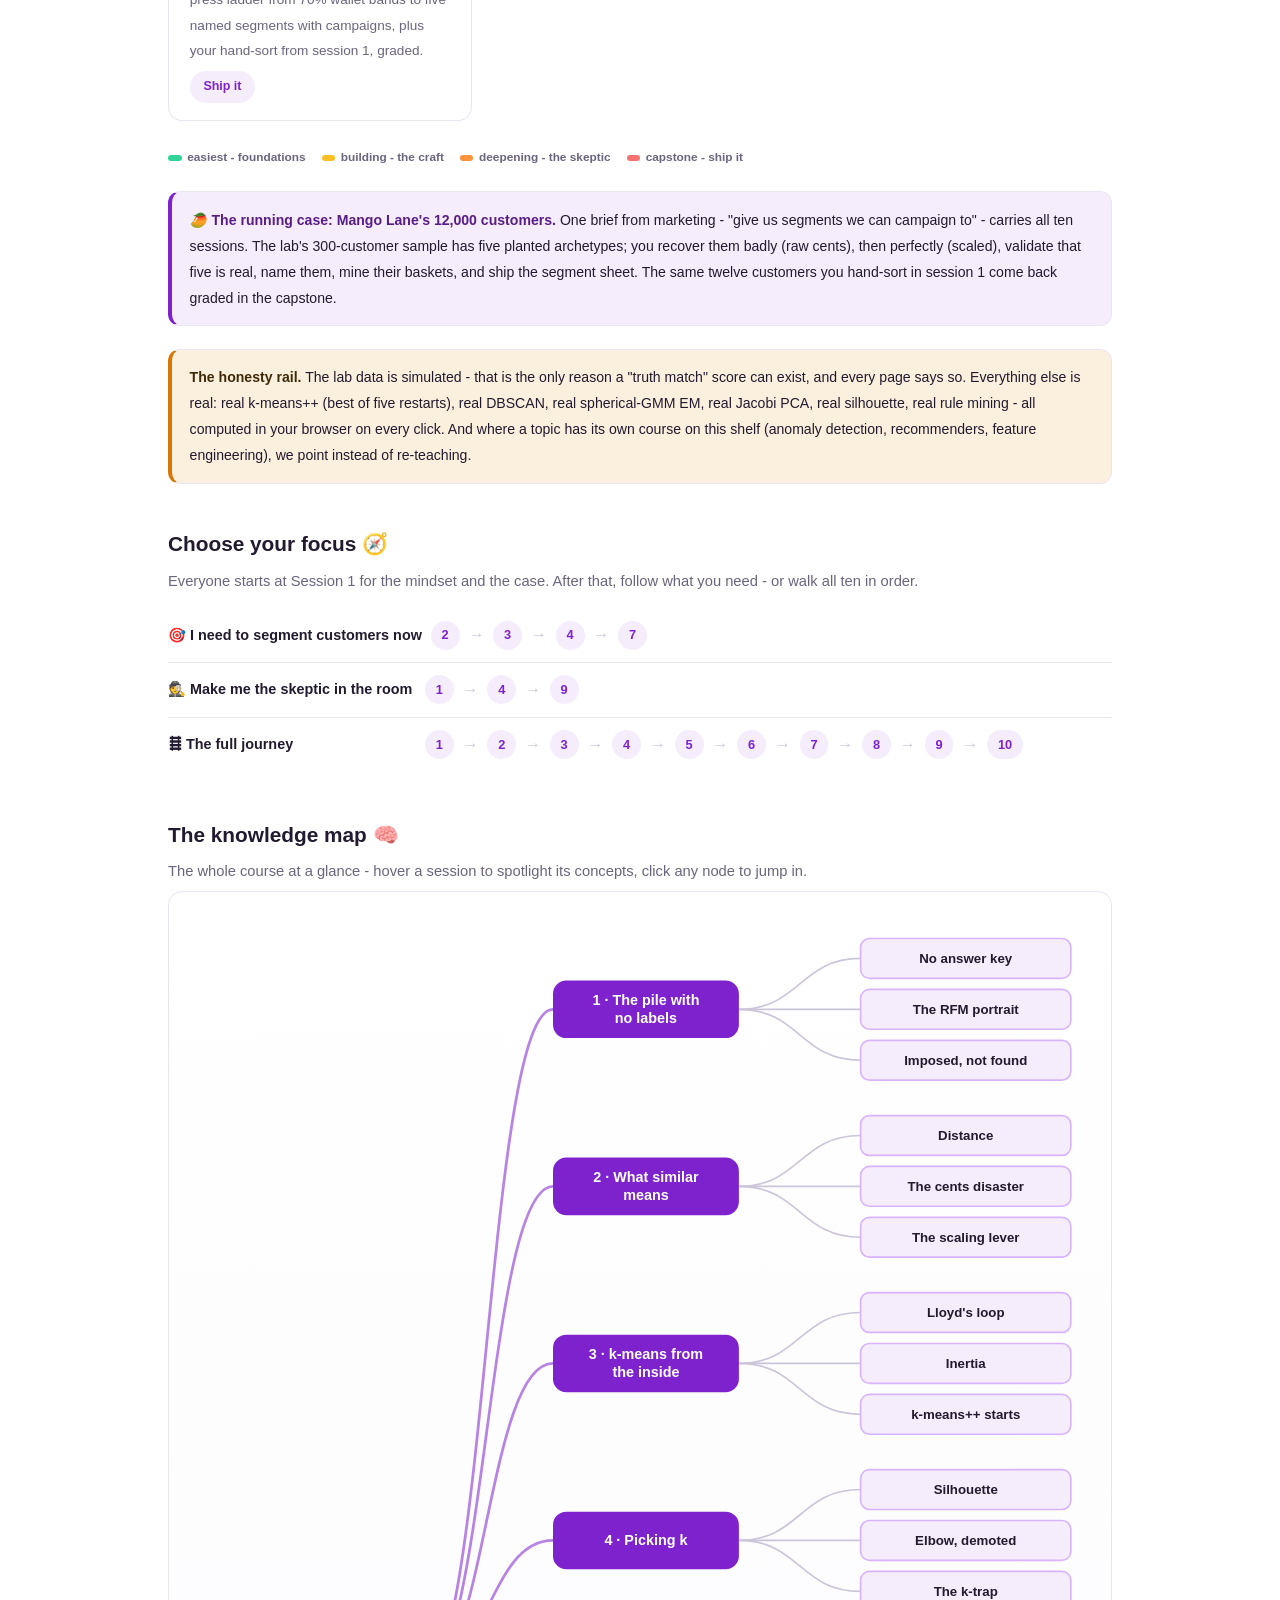
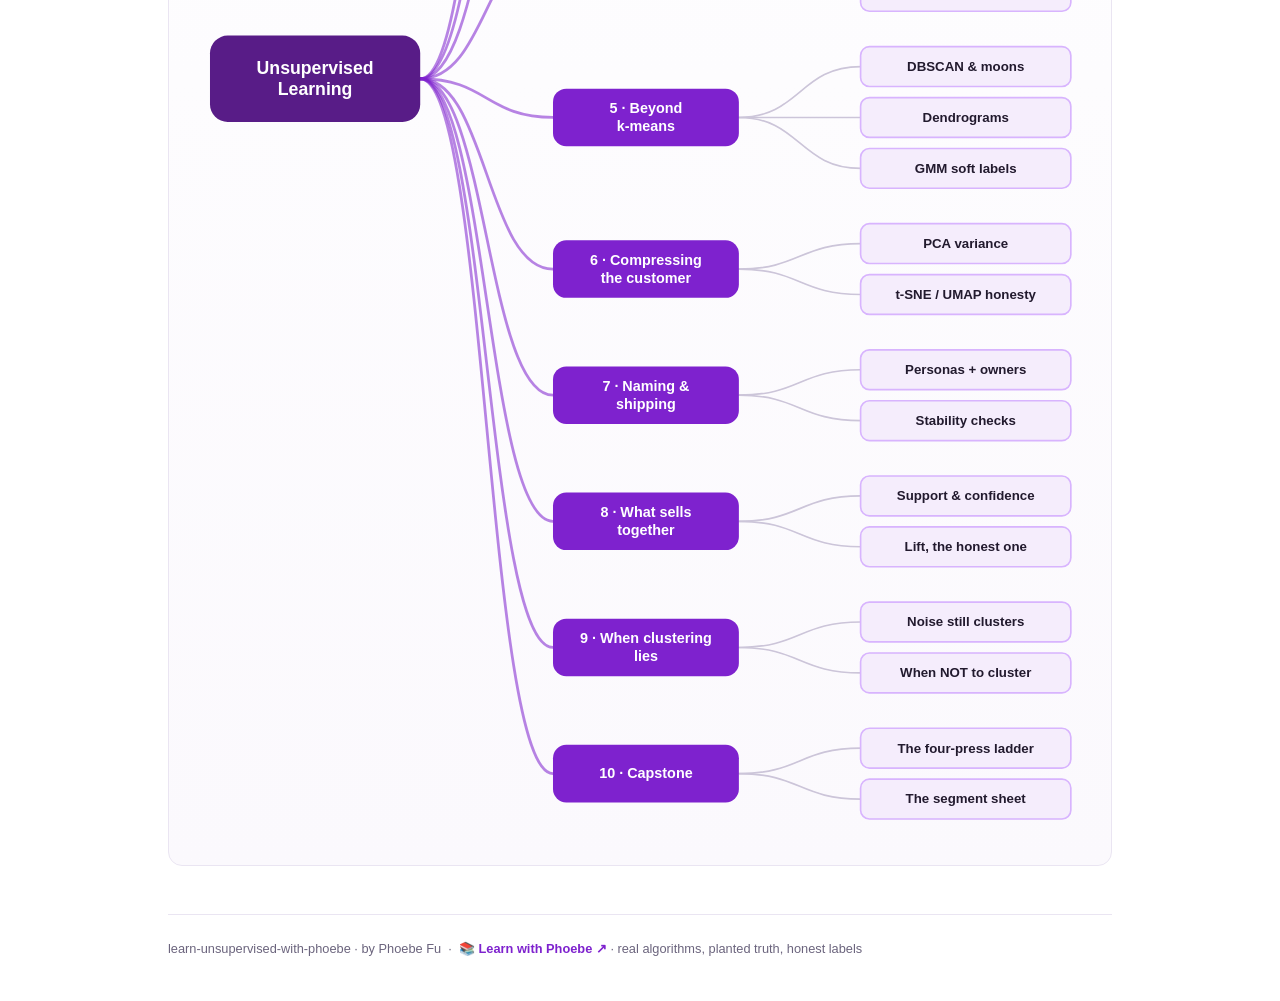
==== commit a5b74508: "Fix unreadable pills and labels: the course's own ink on the amber fill The "Real world" pill, build" ====
--- a/index.html
+++ b/index.html
@@ -3,8 +3,23 @@
 <head>
 <meta charset="UTF-8">
 <meta name="viewport" content="width=device-width, initial-scale=1.0">
+<!-- social:start -->
+<meta name="description" content="Mango Lane has 12,000 customers and no labels. Ten builder sessions turn that pile into named, fundable segments - real k-means, DBSCAN, PCA, and basket mining running live in your browser...">
+<meta property="og:type" content="article">
+<meta property="og:site_name" content="Learn with Phoebe">
+<meta property="og:title" content="learn unsupervised with phoebe - clustering, compression, and co-occurrence with no answer key">
+<meta property="og:description" content="Mango Lane has 12,000 customers and no labels. Ten builder sessions turn that pile into named, fundable segments - real k-means, DBSCAN, PCA, and basket mining running live in your browser...">
+<meta property="og:url" content="https://phoebefu6.github.io/learn-unsupervised-with-phoebe/">
+<meta property="og:image" content="https://phoebefu6.github.io/learn-unsupervised-with-phoebe/assets/og-cover.png">
+<meta property="og:image:width" content="1200">
+<meta property="og:image:height" content="630">
+<meta name="twitter:card" content="summary_large_image">
+<meta name="twitter:title" content="learn unsupervised with phoebe - clustering, compression, and co-occurrence with no answer key">
+<meta name="twitter:description" content="Mango Lane has 12,000 customers and no labels. Ten builder sessions turn that pile into named, fundable segments - real k-means, DBSCAN, PCA, and basket mining running live in your browser...">
+<meta name="twitter:image" content="https://phoebefu6.github.io/learn-unsupervised-with-phoebe/assets/og-cover.png">
+<!-- social:end -->
 <title>learn unsupervised with phoebe - clustering, compression, and co-occurrence with no answer key</title>
-<link rel="stylesheet" href="assets/style.css?v=1">
+<link rel="stylesheet" href="assets/style.css?v=10">
 <style>
   .stats-row { display: flex; gap: 2.4rem; margin-top: 1.5rem; flex-wrap: wrap; }
   .stat b { display: block; font-size: 2.1rem; font-weight: 800; line-height: 1.05; font-variant-numeric: tabular-nums; }
@@ -262,7 +277,7 @@
   ]
 };
 </script>
-<script src="assets/mindmap.js?v=1"></script>
-<script src="assets/app.js?v=1"></script>
+<script src="assets/mindmap.js?v=6"></script>
+<script src="assets/app.js?v=6"></script>
 </body>
 </html>
--- a/assets/style.css
+++ b/assets/style.css
@@ -87,9 +87,9 @@
 }
 .agenda span { padding: .45rem .3rem; white-space: nowrap; overflow: hidden; text-overflow: ellipsis; }
 .agenda .a1 { background: var(--indigo-deep); }
-.agenda .a2 { background: var(--indigo-mid); }
-.agenda .a3 { background: var(--amber); color: var(--amber-ink); }
-.agenda .a4 { background: var(--indigo-soft); }
+.agenda .a2 { background: #974CDE; color: #fff; }
+.agenda .a3 { background: var(--amber); color: var(--ink); }
+.agenda .a4 { background: var(--indigo-soft); color: var(--ink); }
 
 /* ---------- toolbar ---------- */
 .toolbar {
@@ -101,8 +101,9 @@
   border-bottom: 1px solid var(--hairline);
   padding: .55rem 0;
 }
-.toolbar .wrap { display: flex; align-items: center; gap: .6rem; }
-.toolbar .crumb { font-size: .8rem; color: var(--muted); font-weight: 600; margin-right: auto; }
+.toolbar .wrap { display: flex; align-items: center; gap: .5rem; flex-wrap: nowrap; }
+.toolbar .crumb { font-size: .8rem; color: var(--muted); font-weight: 600; margin-right: auto; min-width: 0; white-space: nowrap; overflow: hidden; text-overflow: ellipsis; }
+.toolbar .btn { white-space: nowrap; flex: none; padding: .38rem .8rem; font-size: .78rem; line-height: 1.2; }
 .toolbar .crumb a { color: var(--indigo); text-decoration: none; }
 .btn {
   border: 1px solid var(--hairline);
@@ -222,7 +223,7 @@
 .pill.solid { background: var(--indigo); color: #fff; }
 .pill.light { background: var(--indigo-50); color: var(--indigo); }
 .pill.inkpill { background: var(--ink); color: #fff; }
-.pill.amber, .pill.peach { background: var(--amber); color: var(--amber-ink); }
+.pill.amber, .pill.peach { background: var(--amber); color: var(--ink); }
 .pill.bare { color: var(--faint); }
 
 /* ---------- 4D grid ---------- */
@@ -280,7 +281,7 @@
   padding: .15rem .7rem;
 }
 .prompt-box.bad .label { background: var(--faint); color: var(--ink); }
-.prompt-box.good .label { background: var(--amber); color: var(--amber-ink); }
+.prompt-box.good .label { background: var(--amber); color: var(--ink); }
 .copy-btn {
   position: absolute;
   top: .7rem;
@@ -297,16 +298,20 @@
   transition: background .15s ease;
 }
 .copy-btn:hover { background: rgba(255,255,255,.22); }
-.copy-btn.copied { background: var(--amber); border-color: var(--amber); color: var(--amber-ink); }
+.copy-btn.copied { background: var(--amber); border-color: var(--amber); color: var(--ink); }
 
 /* ---------- demo steps ---------- */
 .steps { counter-reset: step; margin: .6rem 0 1rem; }
 .step {
-  display: flex;
-  gap: .9rem;
+  display: grid;
+  grid-template-columns: max-content minmax(0, 1fr);
+  column-gap: .9rem;
+  row-gap: .2rem;
   padding: .85rem 0;
   border-bottom: .5px solid var(--hairline);
 }
+.step > * { grid-column: 2; min-width: 0; }
+.step > .prompt-box { margin: .8rem 0 .4rem; }
 .step:last-child { border-bottom: none; }
 .step::before {
   counter-increment: step;
@@ -345,7 +350,7 @@
 .callout.example .ex-pill {
   display: inline-block;
   background: var(--amber);
-  color: var(--amber-ink);
+  color: var(--ink);
   border-radius: 999px;
   padding: .15rem .7rem;
   font-size: .68rem;
@@ -658,3 +663,115 @@
   .toolbar, .copy-btn { display: none; }
   details.card { border: 1px solid #ccc; }
 }
+
+/* === LWP-PATCH v2 === */
+/* palette-agnostic aliases: 75 repos use --indigo/--amber, 1 uses --pine/--clay */
+:root {
+  --pv-accent: var(--indigo, var(--pine, #334155));
+  --pv-flag: var(--amber, var(--clay, #B45309));
+  --pv-flag-50: var(--amber-50, var(--clay-50, #FEF3E2));
+}
+
+/* ============================================================
+   v2 - readable on a phone + reading modes
+   Layout only. No palette tokens are changed.
+   ============================================================ */
+
+/* --- skip link --- */
+.skip-link {
+  position: absolute; left: -9999px; top: 0; z-index: 200;
+  background: var(--pv-accent); color: #fff;
+  padding: .7rem 1.1rem; border-radius: 0 0 var(--radius) 0;
+  font-weight: 700; font-size: .85rem; text-decoration: none;
+}
+.skip-link:focus { left: 0; }
+
+/* --- visible keyboard focus everywhere --- */
+:focus-visible {
+  outline: 3px solid var(--pv-flag);
+  outline-offset: 2px;
+  border-radius: 4px;
+}
+
+/* --- diagrams: hold authored width, scroll instead of shrinking --- */
+.figscroll { overflow-x: auto; -webkit-overflow-scrolling: touch; overscroll-behavior-x: contain; }
+.figscroll::-webkit-scrollbar { height: 6px; }
+.figscroll::-webkit-scrollbar-thumb { background: var(--faint); border-radius: 3px; }
+
+/* --- tables: scroll container + sticky row label --- */
+.tablescroll { overflow-x: auto; -webkit-overflow-scrolling: touch; border-radius: var(--radius); }
+
+/* --- section contents counter --- */
+.sec-meta {
+  display: block; margin-top: .3rem;
+  font-size: .72rem; font-weight: 700; letter-spacing: .06em;
+  text-transform: uppercase; color: var(--muted);
+  font-variant-numeric: tabular-nums;
+}
+
+/* --- study-mode switch --- */
+.btn.mode-on { background: var(--pv-flag); border-color: var(--pv-flag); color: #fff; }
+
+/* --- deep-linked card gets a moment of emphasis --- */
+details.card.linked { border-color: var(--pv-flag); box-shadow: 0 0 0 3px var(--pv-flag-50); }
+
+@media (max-width: 820px) {
+  /* labels keep the size they were drawn at; the figure scrolls */
+  figure.zoomable svg { min-width: 820px; }
+  .figscroll .mm-svg, .mindmap svg { min-width: 840px; }
+
+  table.clean { min-width: 620px; }
+  table.clean th:first-child,
+  table.clean td:first-child {
+    position: sticky; left: 0; background: #fff;
+    box-shadow: 1px 0 0 var(--hairline);
+  }
+
+  pre, .prompt-box { overflow-x: auto; }
+
+  /* 44px tap targets */
+  details.card summary { min-height: 44px; }
+  .qopt { min-height: 44px; display: flex; align-items: center; padding: .7rem .9rem; }
+  .toolbar .btn, .pagefoot a { min-height: 44px; display: inline-flex; align-items: center; justify-content: center; }
+  .toolbar .crumb, .toolbar #zoom-toggle { display: none; }
+  .toolbar .btn { flex: 1 1 0; padding: .3rem .4rem; font-size: .72rem; }
+  table.clean { display: block; overflow-x: auto; -webkit-overflow-scrolling: touch; }
+}
+
+@media (max-width: 640px) {
+  /* long inline code tokens and nowrap chips are the two things that still
+     forced the page sideways below 640px: let them break rather than push
+     the layout. Inside the media query only - desktop is untouched. */
+  :not(pre) > code, .prompt-box span, code span,
+  p span, li span, td span { overflow-wrap: anywhere; word-break: break-word; }
+  .chip, .syn-chip, .pill, .mode, .tag { white-space: normal; max-width: 100%; }
+
+  /* the agenda bar truncated its own labels into nonsense - stack it */
+  .agenda { flex-direction: column; align-items: stretch; gap: .3rem; }
+  .agenda span { font-size: .74rem; text-align: left; padding: .4rem .7rem; flex: none !important; }
+  .chip-row, .legend { flex-wrap: wrap; }
+  .journey { flex-wrap: wrap; row-gap: .45rem; }
+}
+
+/* --- print: a session should print as a complete handout --- */
+@media print {
+  .pagenav, #progress-bar, .skip-link, .journey, .lightbox { display: none !important; }
+  details.card > .body { display: block !important; }
+  details.card, figure, table.clean, .callout { break-inside: avoid; page-break-inside: avoid; }
+  figure.zoomable svg { min-width: 0; max-width: 100%; }
+  .figscroll, .tablescroll { overflow: visible; }
+  a[href^="http"]::after { content: " (" attr(href) ")"; font-size: .72rem; color: #555; }
+}
+
+/* swipe hint: own line, only when the diagram really does scroll */
+figure.zoomable.can-scroll figcaption { flex-wrap: wrap; }
+figure.zoomable.can-scroll figcaption::after {
+  content: "swipe the diagram \2192";
+  flex: 0 0 100%;
+  margin-top: .2rem;
+  font-size: .72rem;
+  font-weight: 700;
+  letter-spacing: .04em;
+  color: var(--pv-flag);
+}
+/* === /LWP-PATCH === */
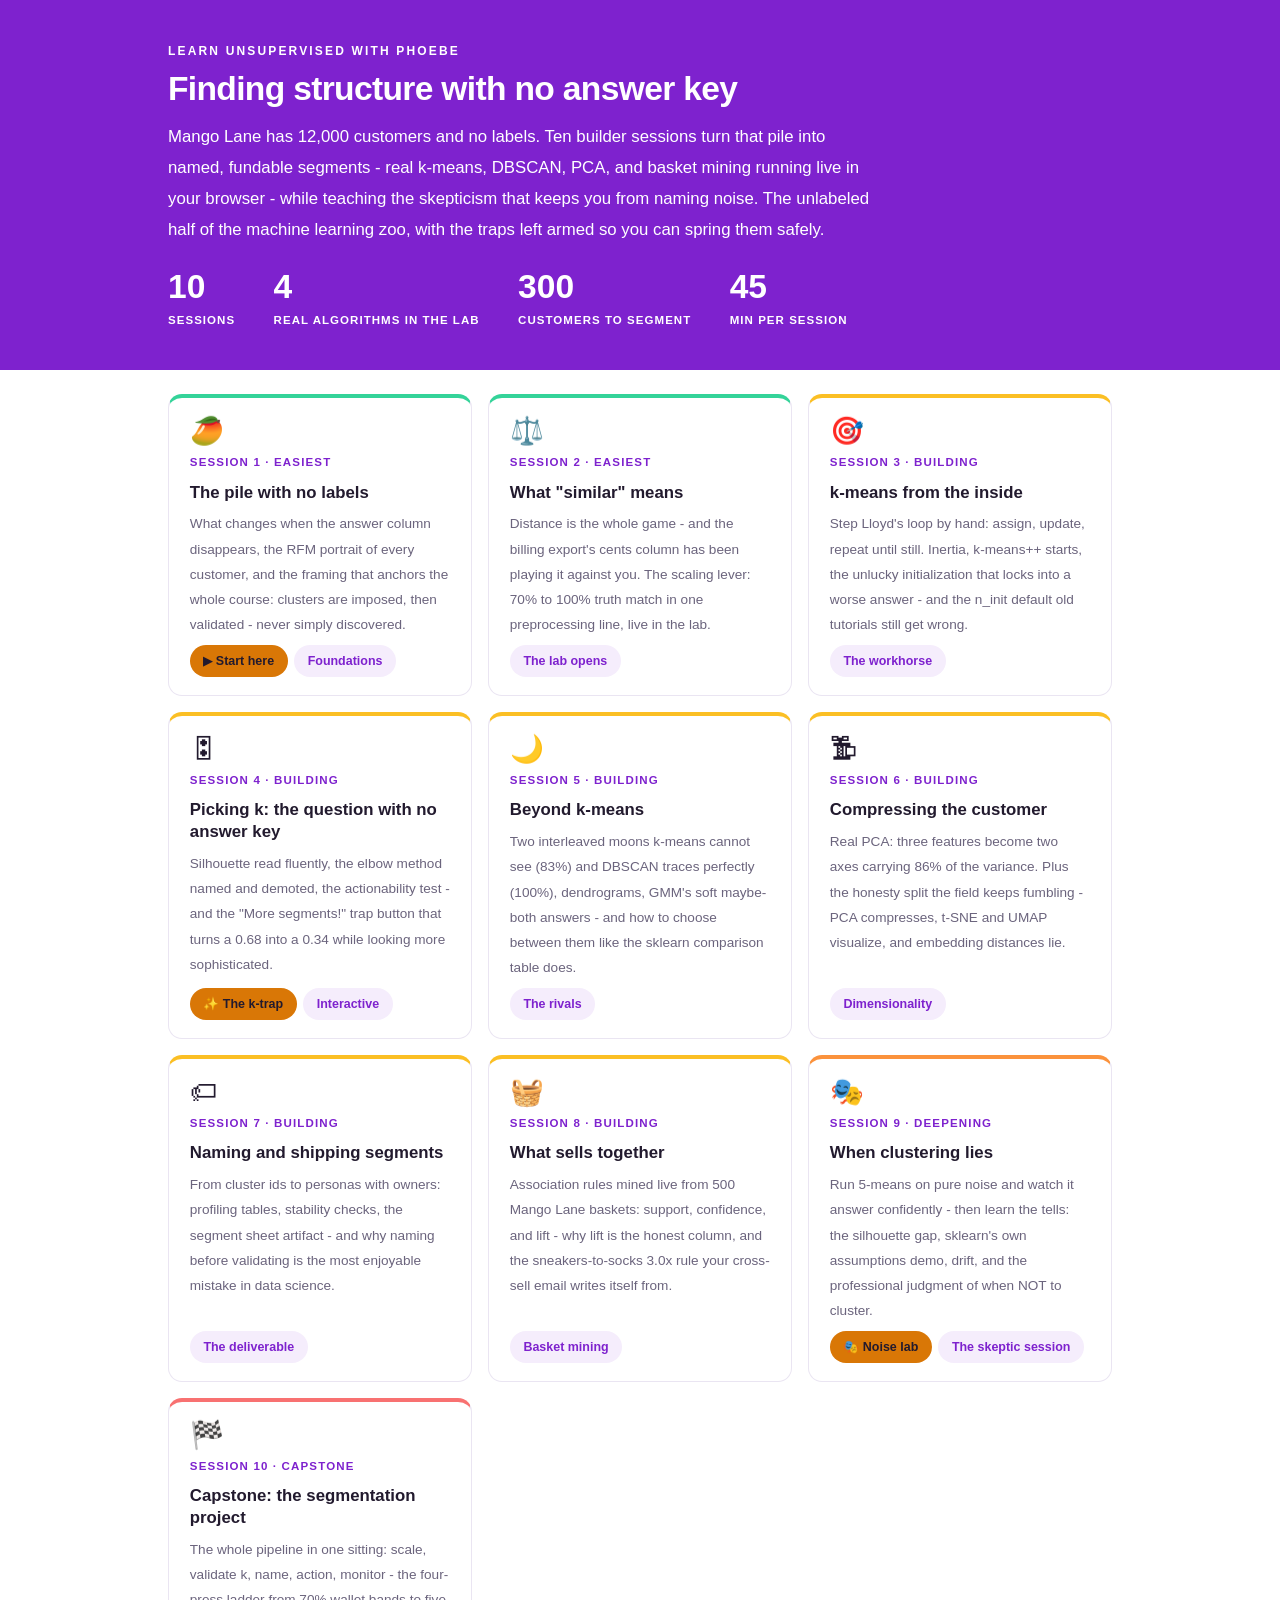
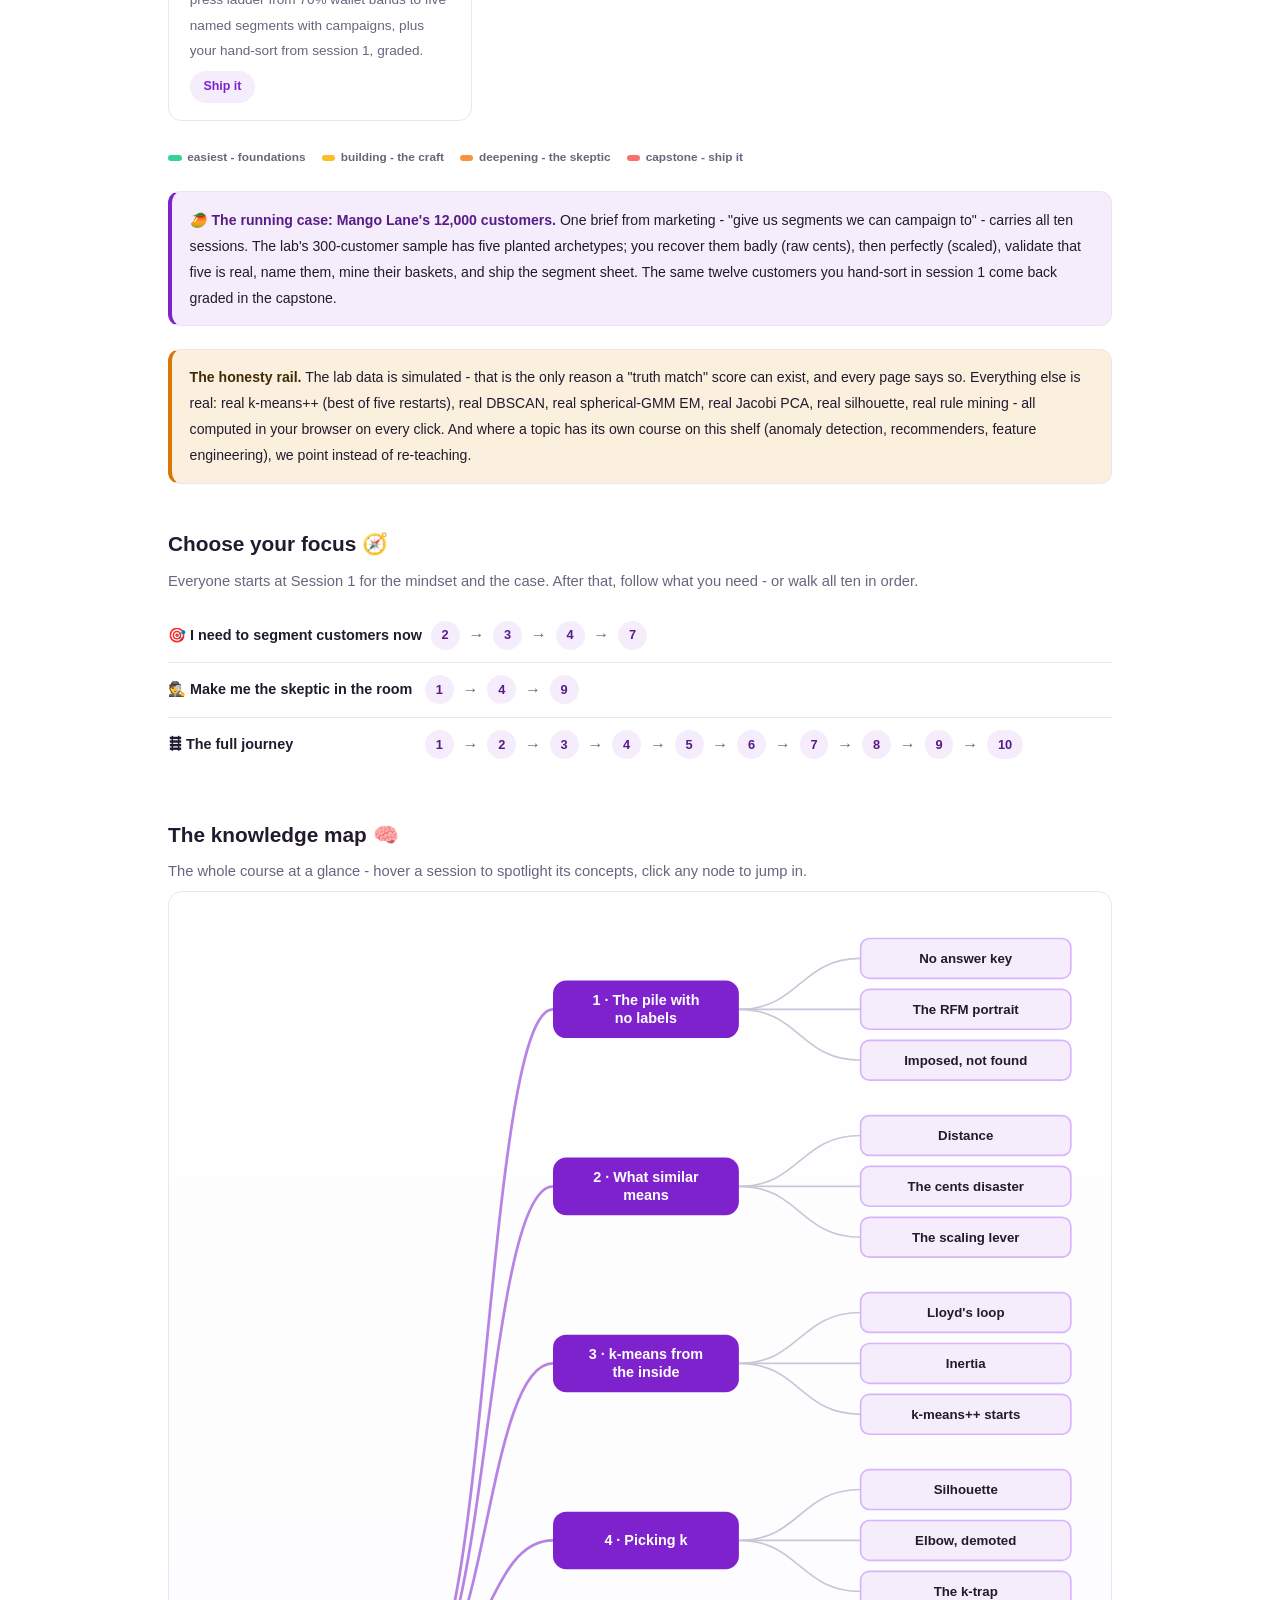
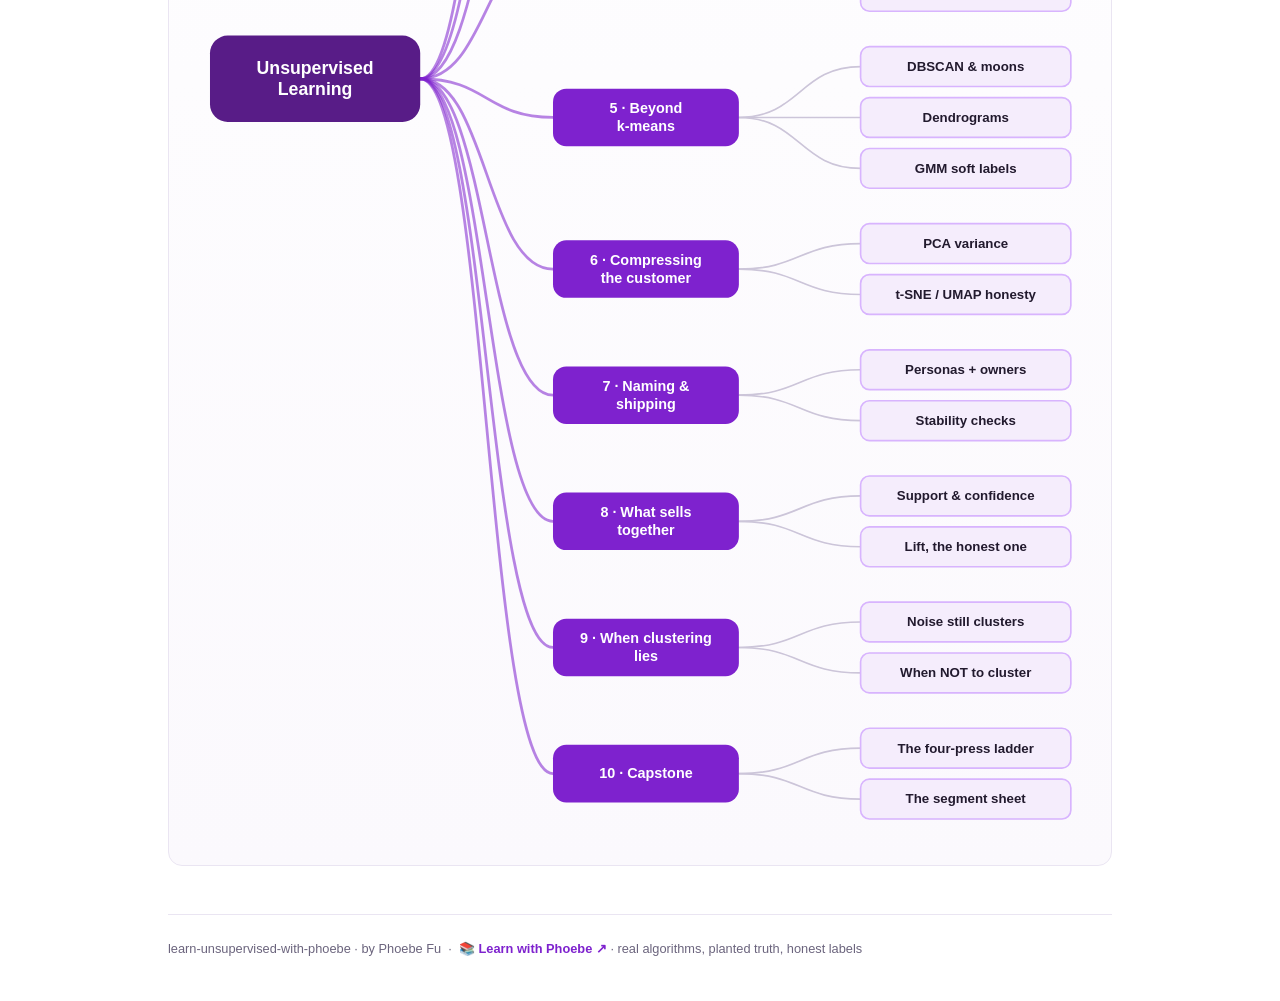
==== commit 22350443: "Light surfaces everywhere: lightbox, cheat panel, code boxes; contrast and phone-width fixes Every d" ====
--- a/index.html
+++ b/index.html
@@ -19,11 +19,11 @@
 <meta name="twitter:image" content="https://phoebefu6.github.io/learn-unsupervised-with-phoebe/assets/og-cover.png">
 <!-- social:end -->
 <title>learn unsupervised with phoebe - clustering, compression, and co-occurrence with no answer key</title>
-<link rel="stylesheet" href="assets/style.css?v=10">
+<link rel="stylesheet" href="assets/style.css?v=26">
 <style>
   .stats-row { display: flex; gap: 2.4rem; margin-top: 1.5rem; flex-wrap: wrap; }
   .stat b { display: block; font-size: 2.1rem; font-weight: 800; line-height: 1.05; font-variant-numeric: tabular-nums; }
-  .stat span { font-size: .72rem; opacity: .85; text-transform: uppercase; letter-spacing: .09em; font-weight: 600; }
+  .stat span { font-size: .72rem; opacity: 1; text-transform: uppercase; letter-spacing: .09em; font-weight: 600; }
 
   .course-grid { display: grid; grid-template-columns: repeat(auto-fit, minmax(17rem, 1fr)); gap: 1rem; margin-top: 1.5rem; }
   .course-card {
@@ -56,9 +56,9 @@
   .path { display: flex; gap: .55rem; align-items: center; padding: .75rem 0; border-bottom: .5px solid var(--hairline); flex-wrap: wrap; }
   .path:last-child { border-bottom: none; }
   .path b { min-width: 15.5rem; font-size: .9rem; }
-  .path .pstep { background: var(--indigo-50); color: var(--indigo); border-radius: 999px; padding: .16rem .68rem; font-weight: 700; font-size: .8rem; text-decoration: none; transition: all .12s ease; }
+  .path .pstep { background: var(--indigo-50); color: var(--indigo-deep); border-radius: 999px; padding: .16rem .68rem; font-weight: 700; font-size: .8rem; text-decoration: none; transition: all .12s ease; }
   .path .pstep:hover { background: var(--indigo); color: #fff; }
-  .path .parr { color: var(--faint); font-weight: 700; }
+  .path .parr { color: var(--muted); font-weight: 700; }
 
   .mm-section { margin-top: 1.6rem; }
   .mm-section h2 { font-size: 1.3rem; font-weight: 800; margin-bottom: .2rem; }
@@ -278,6 +278,6 @@
 };
 </script>
 <script src="assets/mindmap.js?v=6"></script>
-<script src="assets/app.js?v=6"></script>
+<script src="assets/app.js?v=26"></script>
 </body>
 </html>
--- a/assets/style.css
+++ b/assets/style.css
@@ -15,8 +15,8 @@
   --amber-ink: #3F2A08;
   --amber-50: #FBF0DE;
   --paper: #FFFFFF;
-  --code-bg: #1D1230;
-  --code-ink: #EBE3F7;
+  --code-bg: #F5EDFC;
+  --code-ink: #221A2E;
   --radius: 14px;
 }
 
@@ -46,7 +46,7 @@
   font-size: .75rem;
   letter-spacing: .18em;
   text-transform: uppercase;
-  opacity: .85;
+  opacity: 1;
   font-weight: 600;
 }
 .masthead h1 {
@@ -57,7 +57,7 @@
   letter-spacing: -.02em;
 }
 .masthead h1 .accent { color: inherit; }
-.masthead .sub { font-size: 1.05rem; opacity: .92; max-width: 44rem; }
+.masthead .sub { font-size: 1.05rem; opacity: 1; max-width: 44rem; }
 
 .chip-row { display: flex; flex-wrap: wrap; gap: .5rem; margin-top: 1.1rem; }
 .chip {
@@ -71,7 +71,7 @@
   white-space: nowrap;
 }
 .chip.level { background: #fff; color: var(--indigo); }
-.chip.audience { background: rgba(255,255,255,.16); color: #fff; border: 1px solid rgba(255,255,255,.35); }
+.chip.audience { background: rgba(255,255,255,.08); color: #fff; border: 1px solid rgba(255,255,255,.35); }
 .chip.time { background: var(--ink); color: #fff; font-variant-numeric: tabular-nums; }
 
 /* ---------- agenda bar ---------- */
@@ -224,7 +224,7 @@
 .pill.light { background: var(--indigo-50); color: var(--indigo); }
 .pill.inkpill { background: var(--ink); color: #fff; }
 .pill.amber, .pill.peach { background: var(--amber); color: var(--ink); }
-.pill.bare { color: var(--faint); }
+.pill.bare { color: var(--muted); }
 
 /* ---------- 4D grid ---------- */
 .grid-2 { display: grid; grid-template-columns: repeat(auto-fit, minmax(15rem, 1fr)); gap: .8rem; margin: .5rem 0 1rem; }
@@ -253,10 +253,11 @@
 table.clean td:first-child { font-weight: 600; }
 
 /* ---------- prompt boxes ---------- */
-.prompt-box {
+.prompt-box{
   position: relative;
-  background: var(--code-bg);
-  color: var(--code-ink);
+  background: #F5EDFC;
+  border: 1px solid #EAE5F2;
+  color: #221A2E;
   border-radius: var(--radius);
   padding: 1.1rem 1.2rem;
   margin: 1rem 0 1.2rem;
@@ -266,12 +267,12 @@
   white-space: pre-wrap;
   word-break: break-word;
 }
-.prompt-box .label {
+.prompt-box .label{
   position: absolute;
   top: -0.7rem;
   left: 1rem;
-  background: var(--indigo);
-  color: #fff;
+  background: #7E22CE;
+  color: #FFFFFF;
   font-family: "Inter", -apple-system, sans-serif;
   font-size: .68rem;
   font-weight: 700;
@@ -282,13 +283,13 @@
 }
 .prompt-box.bad .label { background: var(--faint); color: var(--ink); }
 .prompt-box.good .label { background: var(--amber); color: var(--ink); }
-.copy-btn {
+.copy-btn{
   position: absolute;
   top: .7rem;
   right: .7rem;
-  background: rgba(255,255,255,.1);
-  border: 1px solid rgba(255,255,255,.25);
-  color: #fff;
+  background: #FFFFFF;
+  border: 1px solid #EAE5F2;
+  color: #221A2E;
   border-radius: 999px;
   padding: .25rem .8rem;
   font-size: .72rem;
@@ -297,7 +298,7 @@
   font-family: "Inter", -apple-system, sans-serif;
   transition: background .15s ease;
 }
-.copy-btn:hover { background: rgba(255,255,255,.22); }
+.copy-btn:hover { background: #EAE5F2; }
 .copy-btn.copied { background: var(--amber); border-color: var(--amber); color: var(--ink); }
 
 /* ---------- demo steps ---------- */
@@ -387,11 +388,11 @@
   gap: .4rem;
 }
 
-.lightbox {
+.lightbox{
   position: fixed;
   inset: 0;
   z-index: 100;
-  background: rgba(34,26,46,.9);
+  background: rgba(255,255,255,.97);
   display: none;
   align-items: center;
   justify-content: center;
@@ -399,8 +400,10 @@
   cursor: zoom-out;
 }
 .lightbox.open { display: flex; }
-.lightbox .inner {
+.lightbox .inner{
   background: #fff;
+  border: 1px solid #EAE5F2;
+  box-shadow: 0 10px 40px rgba(34,26,46,.14);
   border-radius: var(--radius);
   padding: 2rem;
   max-width: 94vw;
@@ -408,13 +411,12 @@
   overflow: auto;
 }
 .lightbox .inner svg, .lightbox .inner img { width: min(88vw, 70rem); height: auto; }
-.lightbox .close-hint {
+.lightbox .close-hint{
   position: fixed;
   top: 1rem; right: 1.4rem;
-  color: #fff;
+  color: #221A2E;
   font-size: .8rem;
   font-weight: 600;
-  opacity: .8;
 }
 
 /* ---------- courses covered ---------- */
@@ -433,19 +435,20 @@
 .covered-row .note { margin-left: auto; color: var(--muted); font-size: .78rem; text-align: right; }
 
 /* ---------- cheat sheet footer ---------- */
-.cheat {
-  background: var(--ink);
-  color: #fff;
+.cheat{
+  background: #F5EDFC;
+  border: 1px solid #EAE5F2;
+  color: #221A2E;
   border-radius: var(--radius);
   padding: 1.6rem 1.6rem 1.3rem;
   margin-top: 3rem;
 }
 .cheat h3 { font-size: 1.1rem; margin-bottom: 1rem; }
-.cheat h3 span { color: var(--indigo-soft); }
+.cheat h3 span { color: #7E22CE; }
 .cheat .grid-2 { gap: 1rem; }
 .cheat .cheat-item { border-left: 3px solid var(--indigo-mid); padding-left: .8rem; }
-.cheat .cheat-item b { display: block; font-size: .85rem; color: var(--indigo-soft); }
-.cheat .cheat-item span { font-size: .82rem; opacity: .85; }
+.cheat .cheat-item b { display: block; font-size: .85rem; color: #581C87; }
+.cheat .cheat-item span { font-size: .82rem; color: #6B647D; }
 
 footer.pagefoot {
   border-top: 1px solid var(--hairline);
@@ -540,7 +543,7 @@
   margin-top: 1.1rem;
   flex-wrap: wrap;
 }
-.journey .jlabel { font-size: .7rem; font-weight: 700; text-transform: uppercase; letter-spacing: .09em; opacity: .8; margin-right: .3rem; }
+.journey .jlabel { font-size: .7rem; font-weight: 700; text-transform: uppercase; letter-spacing: .09em; opacity: 1; margin-right: .3rem; }
 .journey a {
   width: 1.7rem; height: 1.7rem;
   border-radius: 999px;
@@ -775,3 +778,28 @@
   color: var(--pv-flag);
 }
 /* === /LWP-PATCH === */
+
+/* layout-patch-3: phone-width overflow (2026-10-10) */
+.sql-bar { flex-wrap: wrap; }
+@media (max-width: 480px) {
+  .covered-row { flex-wrap: wrap; }
+  .covered-row .note { margin-left: 0; text-align: left; flex-basis: 100%; }
+  details.card summary { flex-wrap: wrap; }
+  details.card summary .mini { white-space: normal; }
+  .wk, .sqlbox, .prompt-box, pre { max-width: 100%; overflow-x: auto; }
+  .mono, code, strong, .note { overflow-wrap: anywhere; }
+  select, input[type=range], label { max-width: 100%; }
+  canvas, svg, img { max-width: 100%; height: auto; }
+  .tree-kids, .tree-node-wrap, .tree-node, .rb-night, .al-row, .gd-field, .tl-row, .sl-row { max-width: 100%; overflow-x: auto; }
+  .tl-cols, .sl-cols, .bb-cols, .ev-cols, [class$="-cols"] { grid-template-columns: 1fr !important; display: grid; }
+  .tl-cols > *, .sl-cols > *, [class$="-cols"] > * { min-width: 0; max-width: 100%; }
+  .mono { white-space: normal; }
+  .er-w, .bb-lab, .tl-lev, .sl-lev { max-width: 100%; white-space: normal; }
+}
+/* contrast-patch-2b */
+.cheat a { color: var(--indigo-deep, var(--ink)); }
+.chip.audience { background: transparent; border-color: rgba(255,255,255,.55); }
+.masthead a, .masthead .sub a { color: #fff; text-decoration: underline; text-underline-offset: 2px; }
+.prompt-box b, .prompt-box strong { color: var(--indigo-deep, var(--ink)); }
+.prompt-box span, .prompt-box em, .prompt-box i { color: inherit; }
+.pp-stamp i { color: var(--ink); }
